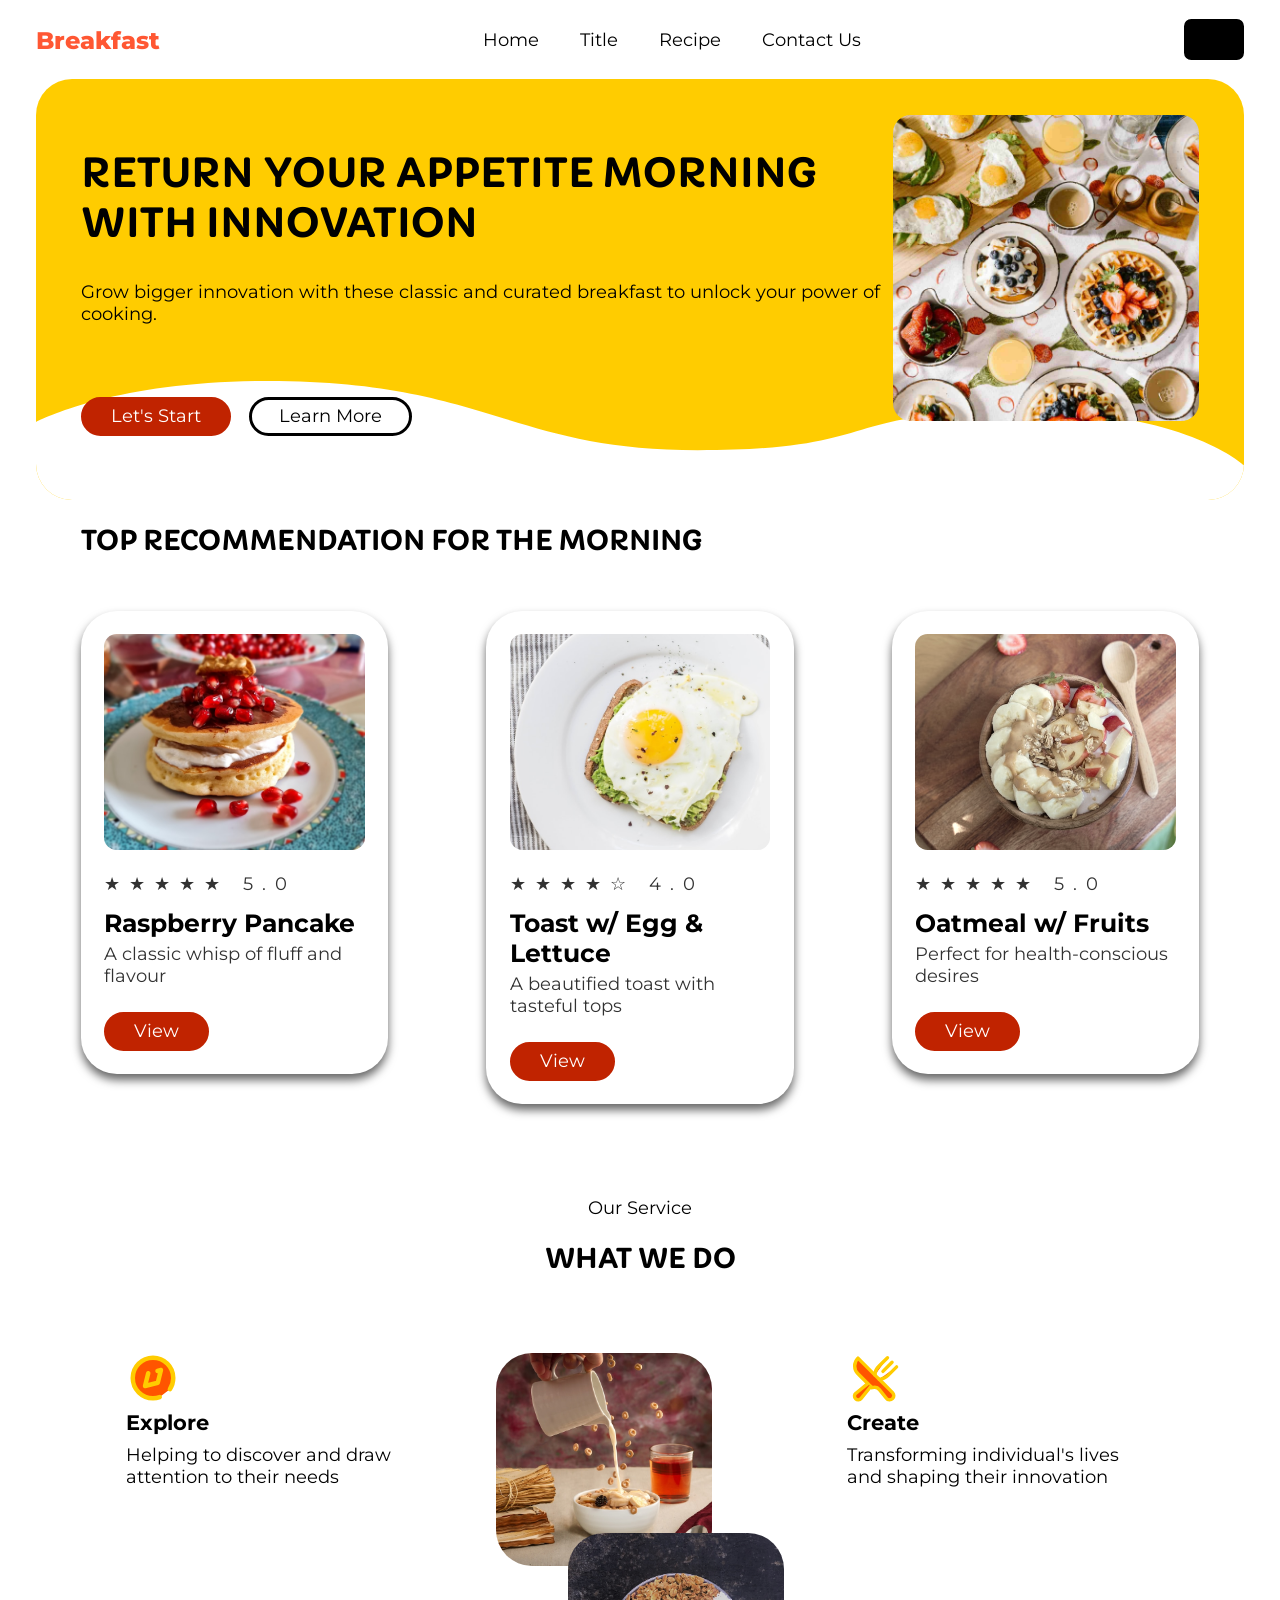
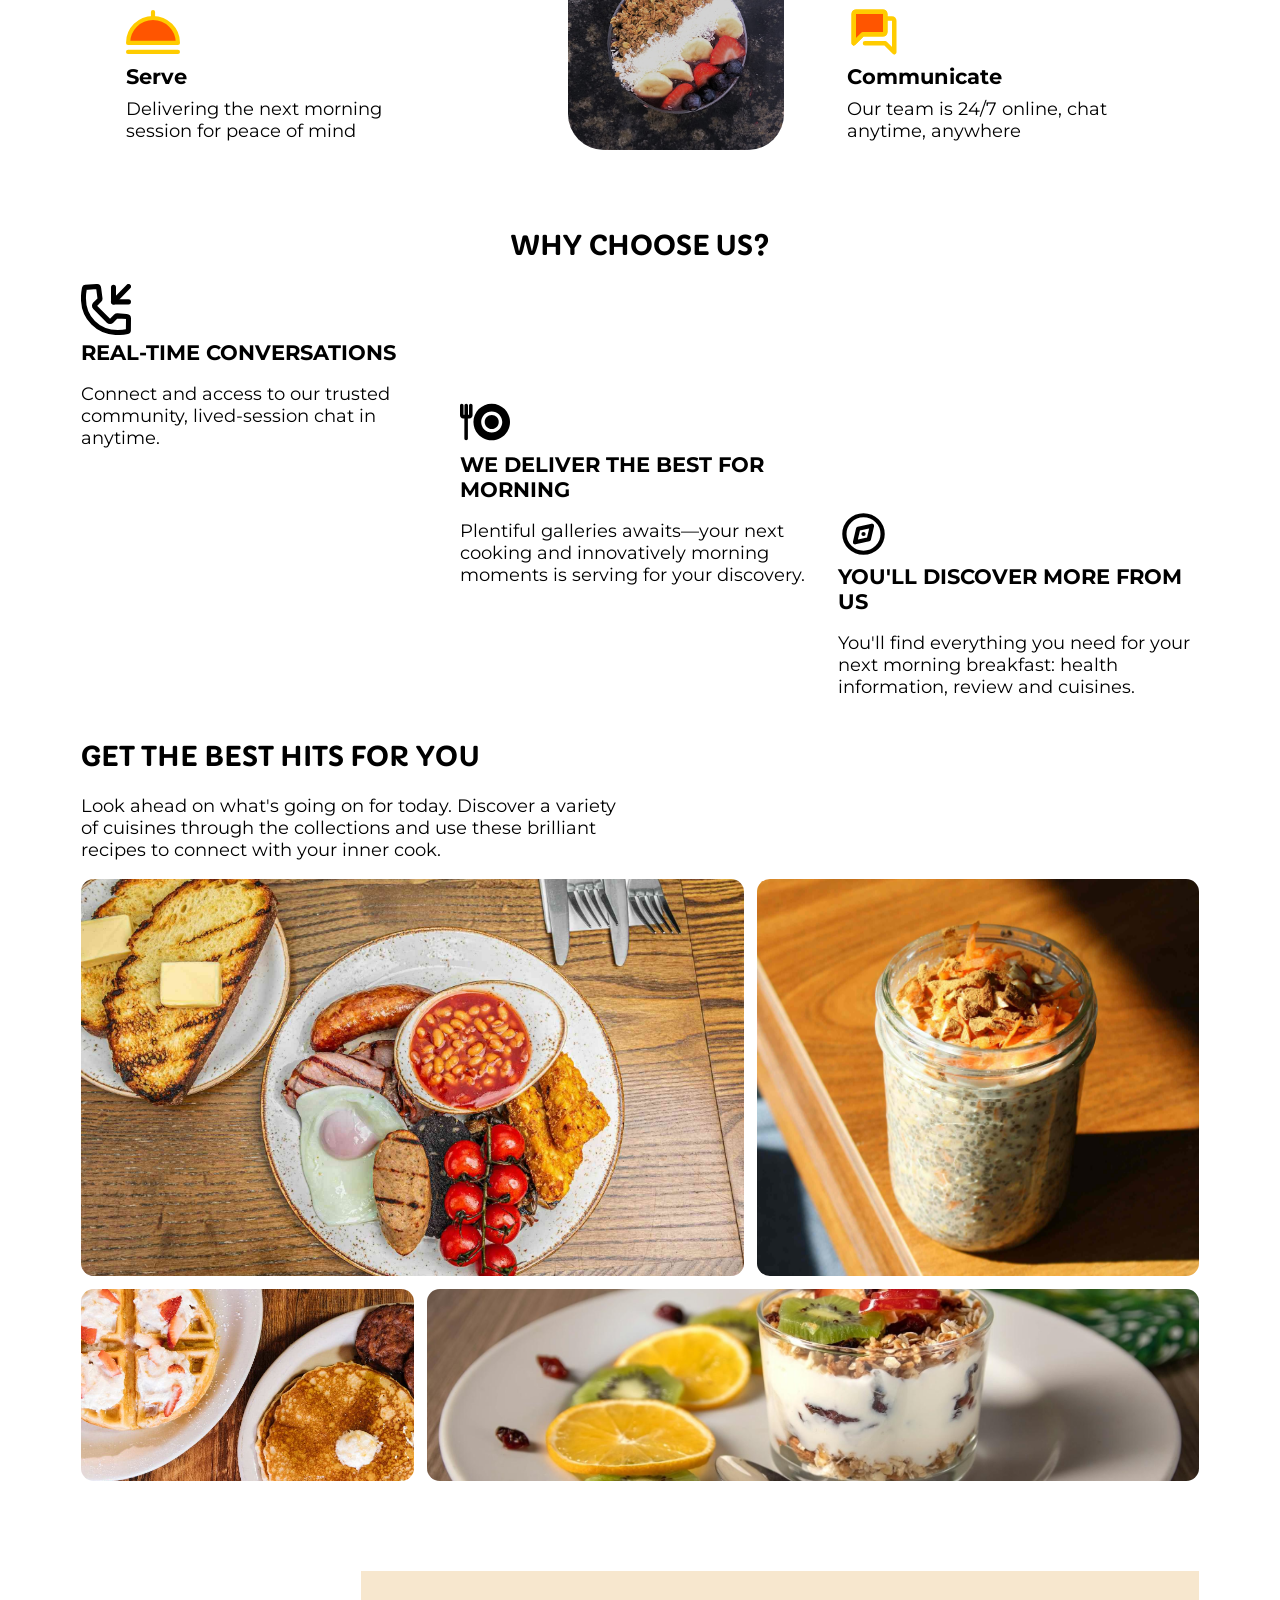
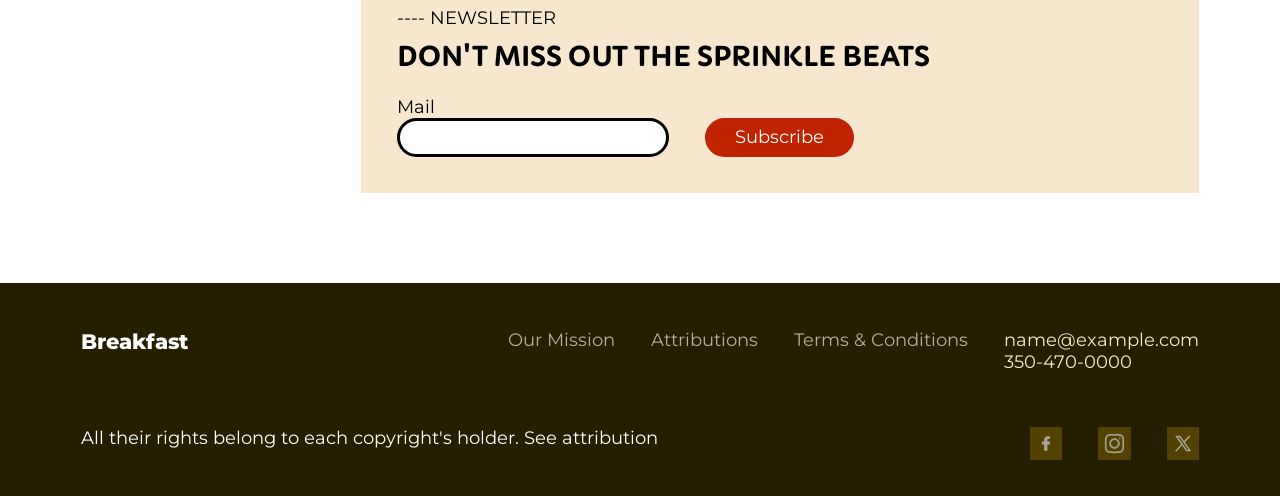
==== index.html @ a0896d7b "Rearrange from class to id" ====
<!DOCTYPE html>
<html lang="en">

<head>
    <meta charset="UTF-8">
    <meta name="viewport" content="width=device-width, initial-scale=1.0">
    <title>Document</title>
    <link rel="stylesheet" href="style.css">
</head>

<body>
    <!-- company title and nav capsulated inside the <header> -->
    <header>
        <h1>Breakfast</h1> <!-- clickable title content back into home page -->
        <!-- navigational link at the middle of the <header> via *flex* styling -->
        <nav class="navigational-links">
            <ul>
                <li><a id="home" class="nav-link" href="index.html">Home</a></li>
                <li><a id="home" class="nav-link" href="cuisine.html">Title</a></li>
                <li><a id="home" class="nav-link" href="recipe.html">Recipe</a></li>
                <li><a id="home" class="nav-link" href="page4.html">Contact Us</a></li>
            </ul>
        </nav>
        <button type="button" id="search"></button>
    </header>
    <!-- main section -->
    <main>
        <section class="on-high-division hero-segment flex" id="hero">
            <!-- text description: heading, paragraph, kicker, call-to-action buttons -->
            <div class="hero-child context">
                <div class="text-information">
                    <!-- <span class="kicker">1</span> -->
                    <h2>RETURN YOUR APPETITE MORNING WITH INNOVATION</h2>
                    <p>Grow bigger innovation with these classic and curated breakfast to unlock your power of cooking.
                    </p>
                </div>
                <div class="call-to-action-btn">
                    <button type="button" class="high-point-btn">Let's Start</button>
                    <button type="button">Learn More</button>
                </div>

            </div>

            <!-- hero image -->
            <div class="hero-child image-illustration">
                <img src="./image/top-segment/rachel-park at home-page.jpg" alt="" class="fixed-asp">
            </div>

            <!-- special design: absolute positioning -->
            <svg id="surge-curve-layer-1" data-name="Layer 1" xmlns="http://www.w3.org/2000/svg" viewBox="0 0 595.28 92.07">
                <path class="cls-1"
                    d="M0,92.07h595.28v-49.94s-27.6-27.66-110.34-27.66c-92.12,0-66.19,19.52-158.76,19.52S222.88,0,114.65,0C36.84,0,0,20.7,0,20.7v71.36Z" />
            </svg>
        </section>

        <!-- Top Breakfast Favourites -->
        <section class="top-food-segment">
            <h2>TOP RECOMMENDATION FOR THE MORNING</h2>

            <div class="top-food-categories grid">
                <!-- [ FOOD CARD ] -->
                <div class="food-card" id="e-30489">
                    <!-- Row 1: Food Image -->
                    <img src="./image/top-food-suggestion/defne-kucukmustafa-7P7jEzRmJIU-unsplash.jpg" alt="Raspberry Pancake" class="fixed-asp">

                    <!-- Row 2: Health or User Rating -->
                    <span class="list-rating">★★★★★ 5.0</span>

                    <!-- Row 3: Title & Text Description -->
                    <div class="food-text-account">
                        <h3>Raspberry Pancake</h3>
                        <p>A classic whisp of fluff and flavour</p>
                    </div>

                    <!-- Row 4: Try-It-Out Button -->
                    <button type="button" class="high-point-btn">View</button>
                </div>
                <!-- [ FOOD CARD 2] -->
                <div class="food-card" id="e-64308">
                    <!-- Row 1: Food Image -->
                    <img src="./image/top-food-suggestion/alison-marras-4zm5e0ZgYjE-unsplash.jpg" alt="A toast with egg and lettuce" class="fixed-asp">

                    <!-- Row 2: Health or User Rating -->
                    <span class="list-rating">★★★★☆ 4.0</span>

                    <!-- Row 3: Title & Text Description -->
                    <div class="food-text-account">
                        <h3>Toast w/ Egg & Lettuce</h3>
                        <p>A beautified toast with tasteful tops</p>
                    </div>

                    <!-- Row 4: Try-It-Out Button -->
                    <button type="button" class="high-point-btn">View</button>
                </div>
                <!-- [ FOOD CARD 3] -->
                <div class="food-card" id="e-10031">
                    <!-- Row 1: Food Image -->
                    <img src="./image/top-food-suggestion/sunny-nguyen-CZ_4zPis9Jo-unsplash.jpg" alt="An oatmeal with fruits on a wooden surface"
                        class="fixed-asp empty-img">

                    <!-- Row 2: Health or User Rating -->
                    <span class="list-rating">★★★★★ 5.0</span>

                    <!-- Row 3: Title & Text Description -->
                    <div class="food-text-account">
                        <h3>Oatmeal w/ Fruits</h3>
                        <p>Perfect for health-conscious desires</p>
                    </div>

                    <!-- Row 4: Try-It-Out Button -->
                    <button type="button" class="high-point-btn">View</button>
                </div>
            </div>

        </section>

        <section id="services">
            <!-- Segment 1: Text Title -->
            <div class="text-title centre">
                <span>Our Service</span>
                <h2>WHAT WE DO</h2>
            </div>
            <!-- Segment 2: Service Display -->
            <div class="work-aesthetic">
                <!-- Cell 1: 2 Images In Square-Sized Dimension -->
                <div class="two-images grid" id="image-service">
                    <!-- Some aesthetics here -->
                    <img src="./image/our-service/ric-matkowski--Q_JTfjL1Ts-unsplash.jpg"
                        alt="A robus breakfast meal prepared on the table with the handheld cup pouring milk"
                        class="image-1 fixed-asp">
                    <img src="./image/our-service/mitch-fox-5pk7ZB1xyjU-unsplash.jpg" alt="A bowl of oatmeal with grains and fruits on a stone surface" class="image-2 fixed-asp">
                </div>

                <!-- Cell 2: 2 Services -->
                <div class="job-phrase" id="j-1">
                    <!-- COMPASS: https://www.svgrepo.com/svg/505643/explore -->
                    <svg viewBox="0 0 24 24" fill="none" xmlns="http://www.w3.org/2000/svg">
                        <g id="SVGRepo_bgCarrier" stroke-width="0"></g>
                        <g id="SVGRepo_tracerCarrier" stroke-linecap="round" stroke-linejoin="round"></g>
                        <g id="SVGRepo_iconCarrier">
                            <path d="M9.87869 9.87869L8.46448 15.5355L14.1213 14.1213L15.5355 8.46448L14 8.84836M19.5 16.9767C20.4478 15.5512 21 13.8401 21 12C21 7.02944 16.9706 3 12 3C7.02944 3 3 7.02944 3 12C3 16.9706 7.02944 21 12 21C13.0519 21 14.0617 20.8195 15 20.4879" stroke-width="2" stroke-linecap="round" stroke-linejoin="round"></path>
                        </g>
                    </svg>

                    <h3>Explore</h3>
                    <p>Helping to discover and draw attention to their needs</p>
                </div>
                <div class="job-phrase" id="j-2">
                    <!-- SERVING: modified, see https://www.svgrepo.com/svg/428098/food -->
                    <svg viewBox="0 -4.83 52 52" xmlns="http://www.w3.org/2000/svg">
                        <g id="SVGRepo_bgCarrier" stroke-width="0"></g>
                        <g id="SVGRepo_tracerCarrier" stroke-linecap="round" stroke-linejoin="round"></g>
                        <g id="SVGRepo_iconCarrier">
                            <g id="Group_49" data-name="Group 49" transform="translate(-788.946 -1785.428)">
                                <path id="Path_131" data-name="Path 131" d="M814.946,1793.095a24,24,0,0,0-24,24h48A24,24,0,0,0,814.946,1793.095Z" stroke-linecap="round" stroke-linejoin="round" stroke-width="4"></path>
                                <line id="Line_51" data-name="Line 51" x2="48" transform="translate(790.946 1825.761)" stroke-linecap="round" stroke-linejoin="round" stroke-width="4"></line>
                                <line id="Line_52" data-name="Line 52" y2="5.667" transform="translate(814.946 1787.428)" stroke-linecap="round" stroke-linejoin="round" stroke-width="4"></line>
                            </g> 
                        </g>
                    </svg>
                    <h3>Serve</h3>
                    <p>Delivering the next morning session for peace of mind</p>
                </div>

                <!-- Cell 3: Another 2 Services -->
                <div class="job-phrase" id="j-3">
                    <!-- KNIFE AND FORK: modified, see https://www.svgrepo.com/svg/383688/food-dinner-lunch-knife-fork -->
                    <svg version="1.1" id="Icons" xmlns="http://www.w3.org/2000/svg" xmlns:xlink="http://www.w3.org/1999/xlink" viewBox="0 0 32 32" xml:space="preserve">
                        <g id="SVGRepo_bgCarrier" stroke-width="0"></g>
                        <g id="SVGRepo_tracerCarrier" stroke-linecap="round" stroke-linejoin="round"></g>
                        <g id="SVGRepo_iconCarrier">
                            <path class="st0" d="M6.5,13.5c-2.6-2.6-2.6-6.7,0-9.3l11.1,11.1l3.7,3.7l5.7,5.7c1,1,1,2.5,0,3.5l0,0c-1,1-2.8,1-3.7-0.2l-4.1-5.1 c-1-1.3-2.8-1.7-4.4-1.1l0,0L6.5,13.5z"></path>
                            <line class="st0" x1="21.3" y1="12.1" x2="26.7" y2="6.7"></line>
                            <path class="st0" d="M19.1,16.8c0.4-0.1,0.7-0.1,1.1-0.2c1.3-0.1,2.8-0.8,4.3-2.3l4.9-4.9"></path>
                            <path class="st0" d="M12.3,19.3L5.3,25c-1.1,0.8-1.2,2.4-0.2,3.3c1,1,2.5,0.8,3.3-0.2l5.7-7.1"></path>
                            <path class="st0" d="M24,4L19,8.9c-1.5,1.5-2.3,3-2.3,4.3c0,0.4-0.1,0.7-0.2,1.1"></path> 
                        </g>
                    </svg>
                    <h3>Create</h3>
                    <p>Transforming individual's lives and shaping their innovation</p>
                </div>
                <div class="job-phrase" id="j-4">
                    <!-- CONVERSATION: modified, see https://www.svgrepo.com/svg/468366/conversation-alt -->
                    <svg viewBox="0 0 24 24" id="conversation-alt" data-name="Flat Line" xmlns="http://www.w3.org/2000/svg" class="icon flat-line">
                        <g id="SVGRepo_bgCarrier" stroke-width="0"></g>
                        <g id="SVGRepo_tracerCarrier" stroke-linecap="round" stroke-linejoin="round"></g>
                        <g id="SVGRepo_iconCarrier">
                            <path id="secondary" d="M17,4v8a1,1,0,0,1-1,1H7L3,17V4A1,1,0,0,1,4,3H16A1,1,0,0,1,17,4Z"></path>
                            <path id="primary" d="M8,17h9l4,4V7a1,1,0,0,0-1-1H17" fill="none"></path>
                            <path id="primary-2" data-name="primary" d="M17,4v8a1,1,0,0,1-1,1H7L3,17V4A1,1,0,0,1,4,3H16A1,1,0,0,1,17,4Z"></path>
                        </g>
                    </svg>
                    <h3>Communicate</h3>
                    <p>Our team is 24/7 online, chat anytime, anywhere</p>
                </div>
            </div>
        </section>

        <section id="the-benefits">
            <div class="text-title centre">
                <h2>WHY CHOOSE US?</h2>
            </div>

            <!-- [CATEGORY OF BENEFIT LISTS] ~ maximum of 3 lists only -->
            <ul class="benefit-lists flex">
                <!-- List 1: Benefits For ... -->
                <li id="b01">
                    <img src="./icons/communication.svg" alt="1" class="svg">
                    <h3>REAL-TIME CONVERSATIONS</h3>
                    <p>Connect and access to our trusted community, lived-session chat in anytime.</p>
                </li>
                <!-- List 2: Benefits For ... -->
                <li id="b01">
                    <img src="./icons/serve.svg" alt="1" class="svg">
                    <h3>WE DELIVER THE BEST FOR MORNING</h3>
                    <p>Plentiful galleries awaits—your next cooking and innovatively morning moments is serving for your discovery.</p>
                </li>
                <!-- List 3: Benefits For ... -->
                <li id="b01">
                    <img src="./icons/compass.svg" alt="1" class="svg">
                    <h3>YOU'LL DISCOVER MORE FROM US</h3>
                    <p>You'll find everything you need for your next morning breakfast: health information, review and cuisines.</p>
                </li>
            </ul>

        </section>

        <section id="innovation-experience">
            <h2>GET THE BEST HITS FOR YOU</h2>
            <p>Look ahead on what's going on for today. Discover a variety of cuisines through the collections and use
                these brilliant recipes to connect with your inner cook.</p>

            <div class="the-boards grid">
                <img src="./image/cuisines/nima-naseri-eZcZzn7eNBg-unsplash.jpg" alt="A cuisine of Full English Breakfast on a wooden surface" class="img-1 fixed-asp">
                <img src="./image/cuisines/pexels-jeswin-7474617.jpg" alt="A cuisine of American Classic Breakfast" class="img-2 fixed-asp">
                <img src="./image/cuisines/jessica-arias-jQqdHj6oT6k-unsplash.jpg" alt="The Overnight Oats: a jar with oat for breakfast" class="img-3 fixed-asp"> <!-- Overnight Oats -->
                <img src="./image/cuisines/daniel-cabriles-Xboa6hvS_5Q-unsplash.jpg" alt="A greek yoghurt and decorative fruits on a white plate" class="img-4 fixed-asp"> <!-- Greek Yoghurt -->
            </div>

        </section>

        <section class="bottom-layer" id="newsletter-signup">
            <div class="primary-container">
                <!-- Section 1: Text Title -->
                <div class="text-title">
                    <span>---- NEWSLETTER</span>
                    <h2>DON'T MISS OUT THE SPRINKLE BEATS</h2>
                </div>
                <!-- Section 2: Newsletter Fill Up Form Email -->
                <form class="flex">
                    <section class="form-block">
                        <label for="mail">Mail</label>
                        <input type="email" name="mail" id="mail" required>
                    </section>
                    <button type="submit" class="high-point-btn">Subscribe</button>
                </form>
            </div>

        </section>

    </main>
    <!-- footer -->
    <footer>
        <section class="footer-top flex">
            <!-- Section 1: Company Title -->
            <h3>Breakfast</h3>
            <!-- Section 2: Footer Links -->
            <ul class="footer-links">
                <li id="our-mission"><a>Our Mission</a></li>
                <li id="attribution"><a>Attributions</a></li>
                <li id="terms-and-conditions"><a>Terms & Conditions</a></li>
                <li id="contact">
                    <p>name@example.com</p>
                    <p>350-470-0000</p>
                </li>
            </ul>
        </section>
        <section class="footer-bottom flex">
            <!-- Section 1: Copyright Info -->
            <p>All their rights belong to each copyright's holder. See attribution</p>
            <!-- Section 2: Social Media Icon -->
            <ul class="social-media-link">
                <li id="facebook"><a href="https://www.facebook.com" target="_blank"><img
                            src="./icons/facebook-svgrepo-com.svg" alt="A 'Facebook' icon" class="svg"></a></li>
                <li id="instagram"><a href="https://www.instagram.com" target="_blank"><img
                            src="./icons/instagram-svgrepo-com.svg" alt="An 'Instagram' icon" class="svg"></a></li>
                <li id="x"><a href="https://x.com" target="_blank"><img src="./icons/icons8-x.svg"
                            alt="A refined icon of 'Twitter', resembling an 'x'" class="svg"></a></li>
            </ul>
        </section>
    </footer>
</body>

</html>
---- style.css ----
@import url('https://fonts.googleapis.com/css2?family=Capriola&family=Montserrat:ital,wght@0,100..900;1,100..900&display=swap');

:root {
    --my-property: "value"; /* initial */

    /* color palette FOR breakfast food website */
    --color-1: #FFCC00;
    --color-2: #FF5733;
    --color-3: #6A994E;
    --color-4: #F7E7CE;
    --color-5: #000000;

    --hover-main-color: #C02300;

    /* font property */
    --font-body: "Montserrat", Arial, Helvetica, sans-serif;
    --font-heading: "Capriola", system-ui, -apple-system, BlinkMacSystemFont, 'Segoe UI', Roboto, Oxygen, Ubuntu, Cantarell, 'Open Sans', 'Helvetica Neue', sans-serif;
    --font-subheading: "Montserrat",'Gill Sans', 'Gill Sans MT', Calibri, 'Trebuchet MS', sans-serif;

    /* button idle state property */
    --btn-text-idle-color: #000000;
    --btn-text-emphasis-color: #FFFFFF;

    --emphasis-btn-bg: #C02300;
    --emphasis-btn-border-bg: var(--emphasis-btn-bg);
    --main-btn-bg: #FFFFFF;
    --main-btn-border-bg: #000000;

    /* button hover state property */
    --btn-text-hover-emphasis-color: #000000;

    --emphasis-hover-btn-bg: #ffcc00;
    --emphasis-hover-border-bg: #ab8800;
    --main-hover-btn-bg: #fff6ca;
    --main-hover-border-bg: #614e00;
    
    /* header property */
    --header-height: 3.8em;
    --header-pad-block: 0.3em;
    --header-pad-inline: 2em;
    --header-title-extent: 1.35em;

    /* main tag property */
    --main-element-top-space: calc((var(--header-pad-block) * 2) + var(--header-height));
    --main-whitespace-inline: var(--header-pad-inline);

    /* first top segment (.on-high-division) of the page */
    --top-section-padding: 2.5em;

    /* footer property */
    --footer-bg: #251E00;
    --footer-txt-color: #FFFFFF;

    --footer-link-idle-color: #beaa9b;
    --footer-link-hover-color: #ffffff;
}

* {
    font-family: var(--font-body);
}

/* html tag */
html {
    font-size: 1.125rem; /* from 16px multiplied by 1.125 is 18px */
}

/* body tag */
body {
    margin: 0; /* removing out the default margin of the <body> */
}

/* main tag */
main {
    padding: var(--main-element-top-space) var(--main-whitespace-inline) 0;
}

/* headings */
h2 {
    font-family: var(--font-heading); /* exclusive typeface for h2 */
}

h2, h3, h4, h5, h6 {
    font-weight: 700;
}

/* image with fixed assets */
img.fixed-asp {
    object-fit: cover;
    object-position: center;

    width: 100%;
    height: 100%;
}

/* all sections except the on-high-division, which is found at the first top of the page */
section.on-high-division {
    padding-inline: var(--top-section-padding); /* stylised using padding instead of margin */
}

section:not(.on-high-division) {
    margin-inline: var(--top-section-padding); /* this element is stylised using margin instead of padding to give extra whitespace from .on-high-division's padding inline. */
}

/* button tag */
button {
    --btn-transition-property: 0.2s ease ;

    background-color: var(--main-btn-bg);
    border: solid 3px var(--main-btn-border-bg);
    border-radius: 2em;
    box-shadow: none;
    color: var(--btn-text-color); /* prevents other browsers showing different colours for idle state */    
    font-size: 1em;
    padding: 0.3em 1.5em;

    outline: none;

    transition: background-color var(--btn-transition-property),
                border-color var(--btn-transition-property),
                box-shadow var(--btn-transition-property),
                color var(--btn-transition-property);

    &:hover {
        cursor: pointer;
        background-color: var(--main-hover-btn-bg);
        border-color: var(--main-hover-border-bg);
        
        &.high-point-btn {
            background-color: var(--emphasis-hover-btn-bg);
            border-color: var(--emphasis-hover-border-bg);
            box-shadow: 0px 0px 1em var(--color-1);
            color: var(--btn-text-hover-emphasis-color, #FFFFFF);
        }
    }
}

button.high-point-btn {
    background-color: var(--emphasis-btn-bg);
    border-color: var(--emphasis-btn-border-bg);
    color: var(--btn-text-emphasis-color);
}

.flex {
    display: flex;
}

.fully-rounded {
    border-radius: 30em;
}

.grid {
    display: grid;
}

.text-title {
    &.centre {
        text-align: center;
    }
}

/* ---------------------------------------------------------------- */

header {
    align-items: center;
    /* background-color: #d3d3d3; */
    display: flex;
    height: var(--header-height);
    justify-content: space-between;
    padding: var(--header-pad-block) var(--header-pad-inline);
    position: fixed;
    width: calc(100% - (var(--header-pad-inline) * 2));
    z-index: 9999; /* always in front */

    h1 {
        color: var(--color-2);
        font-size: var(--header-title-extent);
        font-weight: 800;
    }
}

header nav.navigational-links {
    ul {
        list-style: none;
        margin: 0;
        padding: 0;
    }

    ul li {
        display: inline-block;
        padding: 0.5em;
        margin: 0.5em;
    }

    /* nav links */
    ul li > a {
        text-decoration: none; /* removing out bullets */
    }

    /* unhovered state styling */
    ul li > a:not(:hover) {
        color: #000000;
    }

    /* hoevered state styling */
    ul li > a:hover {
        color: var(--color-2);
    }
}

header button#search {
    --srch-btn-extent: 2.25em;

    background-color: #000000;
    border-radius: 0.4em;
    height: var(--srch-btn-extent);
    width: var(--srch-btn-extent);
}

/* Hero Section Styling from the home page */
section.hero-segment {
    --hero-padding-top: 2em;

    background-color: var(--color-1);
    border-radius: 2em;
    padding-block: var(--hero-padding-top);
    justify-content: space-between;
    overflow: hidden;
    position: relative; /* keeps the child element in absolute position to be relative in the parent */

    /*  */
    .context {
        display: flex;
        flex-direction: column;
        justify-content: center;
        /* padding-bottom: calc(var(--hero-padding-top) * 1.5); */
    }

    .context .text-information h2 {
        font-size: clamp(1em, 4vw, 2.2em);
    }

    .context .call-to-action-btn {
        display: inline-flex;
        gap: 1em;
        padding-block: 3em 1.6em;
        z-index: 1;
    }

    .image-illustration {
        z-index: 30;

        & > img {
            border-radius: 1em;
            width: 17em;
            height: 17em;
        }
    }

    /* svg positioning */
    #surge-curve-layer-1 {
        fill: #ffffff;
        position: absolute;
        left: -0.1em;
        right: -0.1em;
        bottom: -0.2em;
        z-index: 0;
    }
}

/* TOP FOOD FAVOURITES THIS MORNING */
section.top-food-segment .top-food-categories {
    font-size: clamp(0.5em, 1.5vw, 1em); /* font is based scaled for all phone dimensions until 640px */
    justify-content: space-between;
    margin-block: 3em;
    row-gap: 3vw;
    grid-template: repeat(2, auto) / repeat(3, 24vw); /* vw allows to fit in all text on all window dimensions */

    /* classically styled card of the food */
    .food-card {
        --food-card-br-radius: 2em;
        --food-card-padding: 1.3em;

        border-radius: var(--food-card-br-radius);
        box-shadow: 0 6px 10px #00000099;
        height: fit-content;
        padding: var(--food-card-padding);
    }

    .food-card > img {
        /* this formula is useful for the rest of the containers
           that might needing attention to border-radius inside the parent
           with border-radius as well, to give the consistent scale of the parent.  */
        border-radius: calc(var(--food-card-br-radius) - var(--food-card-padding));
        height: 12em;
        width: 100%;

        /* dummy filter effect */
        &.empty-img {
            filter: sepia(30%);
        }
    }

    .food-card > span.list-rating {
        display: block; /* make the element control on margin property */
        letter-spacing: 0.5em;
        margin-top: 1em;
        opacity: 80%;
    }

    /* -- The Text Description Of A Food */
    .food-card > .food-text-account {
        h3 {
            font-size: 1.4em;
            margin-block: 0.5em 0.2em;
        }

        p {
            margin-block: 0 0.7em;
            opacity: 80%;
        }
    }

    /* -- Button -- */
    .food-card > button {
        margin-top: 0.7em; /* give extra whitespace up on the button */
    }
}

/* OUR SERVICE */
/* section#services {

} */

/* grid styling segment */
section#services .work-aesthetic {
    display: grid;
    align-items: center;
    justify-items: center;
    grid-template: repeat(2, 1fr) / 1fr auto 1fr;
    
    .job-phrase {
        margin-block: 3em;
        max-height: 10em;
        overflow: hidden; /* cuts down lengthy paragraphs */
        width: 24vw;

        > svg {
            fill: #ff5500;
            /* padding: 0.2em; */
            stroke: var(--color-1);
            width: 3em;
            height: auto;
            stroke-width: 2;
            stroke-linecap: round;
            stroke-linejoin: round;
        }
        
        > h3 {
            margin: 0;
        }
        
        > p {
            margin-block: 0.5em;
        }
    }

    /* grid areas */
    #image-service {
        grid-area: 1 / 2 / span 2 / span 1;
    }

    #j-1 {
        grid-area: 1 / 1 / span 1 / span 1;
    }
    #j-2 {
        grid-area: 2 / 1 / span 1 / span 1;
    }
    #j-3 {
        grid-area: 1 / 3 / span 1 / span 1;
    }
    #j-4 {
        grid-area: 2 / 3 / span 1 / span 1;
    }
}

/* image in grid */
section#services .work-aesthetic .two-images {
    padding: 1em;
    grid-template: repeat(11, 2em) / repeat(8, 2em); /* grid layer innovation concept */

    > img {
        border-radius: 2em;
        width: 12em;
        height: auto;

        /* behind */
        &.image-1 {
            grid-area: 1 / 1 / span 6 / span 6;
        }

        /* front */
        &.image-2 {
            grid-area: 6 / 3 / span 6 / span 6;
        }
    }
}

/* BENEFITS: WHY CHOOSE US? */
section#the-benefits {
    ul {
        gap: 1em;
        height: 24em;
        list-style: none;
        padding: 0;

        /* list with a special stylised align-self for optimal guide downwards */
        li:nth-child(1) {
            align-self: start;
        }
        li:nth-child(2) {
            align-self: center;
        }
        li:nth-child(3) {
            align-self: end;
        }
    }

    ul li {
        width: 100%;
    }

    ul li > h3  {
        margin: 0;
    }

    ul li > img.svg {
        /* icon extent as squared to maintain the scale/ratio */
        width: 2.8em;
        height: 2.8em;
    }
}

/* BOARD INNOVATION */
section#innovation-experience {
    > p {
        /* half of element's full width (100%) to maintain whitespace and reduce clutter */
        max-width: 30em;
    }
}

section#innovation-experience .the-boards {
    /* again, using the grid display gives attractive aesthetics,
       yet stylised in simpler way for the moment */
    gap: 1vw;
    grid-template: repeat(6, 7vw) / repeat(10, auto);
    width: 100%;

    > img {
        border-radius: 1vw;
    }

    > img.img-1 {
        grid-area: 1 / 1 / span 4 / span 6;
    }
    > img.img-2 {
        grid-area: 5 / 1 / span 2 / span 4;
    }
    > img.img-3 {
        grid-area: 1 / 7 / span 4 / span 4;
    }
    > img.img-4 {
        grid-area: 5 / 5 / span 2 / span 6;
    }
}

/* BOTTOM LAYER - STYLING */

section.bottom-layer {
    margin-block: 5em;
}

section.bottom-layer .primary-container {
    background-color: var(--color-4);
    padding: 2em;

    > .text-title h2 {
        margin-top: 0.4em;
    }
}

section.bottom-layer#newsletter-signup {
    display: grid;
    grid-template-columns: 1fr 3fr;
    
    /* newsletter display */
    .primary-container {
        grid-area: 1 / 2 / span 1 / 3;
    }

    /* newsletter form */
    .primary-container form {
        align-items: end; /* implemented to stick both input and the button as an adjacent guide */
        gap: 2em;

        section.form-block {
            margin: 0;
            display: flex;
            flex-direction: column;
        }

        section.form-block > input {
            border-radius: 2em;
            border: solid 3px var(--color-5); /* [] */
            font-size: 1em;
            padding: 0.3em 0.5em;
        }
    }
}

/* FOOTER */

footer {
    background-color: var(--footer-bg);
    color: var(--footer-txt-color);
    padding: 1em 2em;

    h3 {
        font-weight: 800;
        margin: 0;
    }
}

footer section {
    justify-content: space-between;
    align-items: start;

    /* basic child properties inside section */

    > ul {
        display: flex;
        gap: 2em;
        list-style: none;
        /* detach a default spacing into zero-spacing for ul */
        margin: 0;
        padding: 0;
    }

    > ul li {
        color: var(--footer-link-idle-color);

        &:has(*:hover) {
            color: var(--footer-link-hover-color);
        }

        &#contact p {
            margin-block: 0;
        }
    }
}

/* ------ */

footer section.footer-top.flex {
    margin-block: 1.6em;

    > ul li#contact {
        color: var(--color-4);
    }
}

footer section.footer-bottom.flex {
    margin-block: 3em 1em;

    p {
        margin: 0;
    }
    
    ul.social-media-link li a {
        display: block; /* keeps off the icon from slightly misaligned (slight shift upward from centre) */
        opacity: 60%;
        background-color: #705900;
        padding: 0.3em;

        > img.svg {
            display: block; /* keeps off the icon from slightly misaligned (slight shift upward from centre) */
            filter: invert(1); /* color inversion of an icon */
            width: 1.2em;
        }

        &:hover {
            background-color: #a08206;
            opacity: 100%;
        }
    }
}

@media only screen and (min-width: 1160px) {
    /* svg bottom positioning adjustment */
    section.hero-segment #surge-curve-layer-1 {
        bottom: -16%;
    }
}

/* media queries for device extent less than 920px */
@media only screen and (max-width: 920px) {
    /* Hero Section */
    section.hero-segment {
        .context .text-information h2 {
            margin: 0;
        }

        .context .call-to-action-btn {
            padding-block: 1.6em; /* reduced padding start */
            display: inline;
        }


        .image-illustration {
            padding-left: 2em;

            /* reduced size */
            > img {
                width: 15em;
                height: 12em;
            }
        }

        /* svg width adjustment */
        #surge-curve-layer-1 {
            width: 110%;
        }
    }

    /* OUR SERVICE */
    section#services .work-aesthetic {
        row-gap: 2em;
        grid-template: repeat(3, auto) / repeat(2, 1fr); /* 2 x 3 grid */

        .job-phrase {
            background-color: var(--color-4);
            border-radius: 2em;
            min-height: 12em;
            max-height: 15em;
            margin-block: 0;
            padding: 1.5em 2em;
        }

        /* extended right by 2 */
        #image-service {
            grid-area: 1 / 1 / 1 / span 2;
        }

        #j-1 {
            grid-area: 2 / 1 / span 1 / span 1;
        }
        #j-2 {
            grid-area: 2 / 2 / span 1 / span 1;
        }
        #j-3 {
            grid-area: 3 / 1 / span 1 / span 1;
        }
        #j-4 {
            grid-area: 3 / 2 / span 1 / span 1;
        }
    }

    section#services .work-aesthetic .two-images {
        padding: 0;
        grid-template: repeat(8, 2em) / repeat(11, 2em);

        /* behind */
        > img.image-1 {
            grid-area: 1 / 1 / span 6 / span 6;
        }

        /* front */
        > img.image-2 {
            grid-area: 3 / 6 / span 6 / span 6;
        }
    }


    /* BENEFITS */
    section#the-benefits {
        margin-block: 3.2em 5em;

        > ul {
            flex-direction: column;
            height: auto;
        }
    }

    /* footer */
    footer section.footer-top.flex {
        flex-direction: column;
        gap: 1em;

        /* make each of links centred in text-align */
        > ul li {
            text-align: center;
        }
    }
}

/* media queries for device extent less than 780px */
@media only screen and (max-width: 780px) {
    /* HEADER */
    header nav {
        display: none;
    }

    /* HERO SECTION */
    section.hero-segment {
        flex-direction: column; /* in direction for contents from up to down: column */

        /* IMAGE */
        .image-illustration {
            display: flex;
            justify-content: center;
            padding: 0;

            /* based on window's width viewpoint */
            & > img {
                width: 65vw;
                height: 35vw;
            }
        }

        /* svg width adjustment */
        #surge-curve-layer-1 {
            width: 250%;
        }
    }

    /* TOP FOOD FAVOURITES THIS MORNING */
    section.top-food-segment .top-food-categories {
        font-size: clamp(0.5em, 2.4vw, 1em); /* font is based scaled for all phone dimensions until 480px */
        grid-template-columns: repeat(2, 1fr);
        gap: 2vw;

        .food-card {
            height: auto; /* similar height of all cards in each row */
        }
    }

    /* BOTTOM LAYER */
    section.bottom-layer#newsletter-signup {
        display: block;

        /* email form: subscribe */
        .primary-container form {
            flex-direction: column;
            gap: 1em;
            align-items: start;

            section.form-block {
                width: 100%;
            }
        }
    }

    /* FOOTER */
    footer section.footer-top.flex {

        /* footer links */
        > ul {
            display: block;
        }

        > ul li {
            margin-block: 5vw;
            text-align: left;
        }
    }

    footer section.footer-bottom.flex {
        flex-direction: column-reverse; /* the social media icon goes on the very top. */
        gap: 1em;
    }
}

@media only screen and (max-width: 640px) {
    :root {
        /* header property */
        --header-pad-inline: 5%;
    }

    /* all sections except the on-high-division, which is found at the first top of the page */
    section:not(.on-high-division) {
        margin-inline: auto;
    }

    /* TOP FOOD FAVOURITES */
    section.top-food-segment .top-food-categories {
        font-size: 1em;
        grid-template: none / 100%;

        .food-card > button {
            width: 100%;
        }
    }

    /* OUR SERVICE */
    section#services .work-aesthetic {
        /* font-size: 4vw; */
        display: block; /* stacked in each other */
        
        .job-phrase {
            margin-block: 5vw;
            width: auto; /* full view of the job-phrase illustration board */
        }
    }

    section#services .work-aesthetic .two-images {
        font-size: 4vw; /* self-adjustment linked to window's with viwepoint */
    }

    /* BOARD INNOVATION */
    section#innovation-experience .the-boards {
        gap: 3vw;
        grid-template: repeat(3, 50vw) / repeat(2, 1fr);

        > img.img-1 {
            grid-area: 1 / 1 / span 1 / span 2;
        }
        > img.img-2 {
            grid-area: 2 / 1 / span 1 / span 1;
        }
        > img.img-3 {
            grid-area: 2 / 2 / span 1 / span 1;
        }
        > img.img-4 {
            grid-area: 3 / 1 / span 1 / span 2;
        }
    }
}
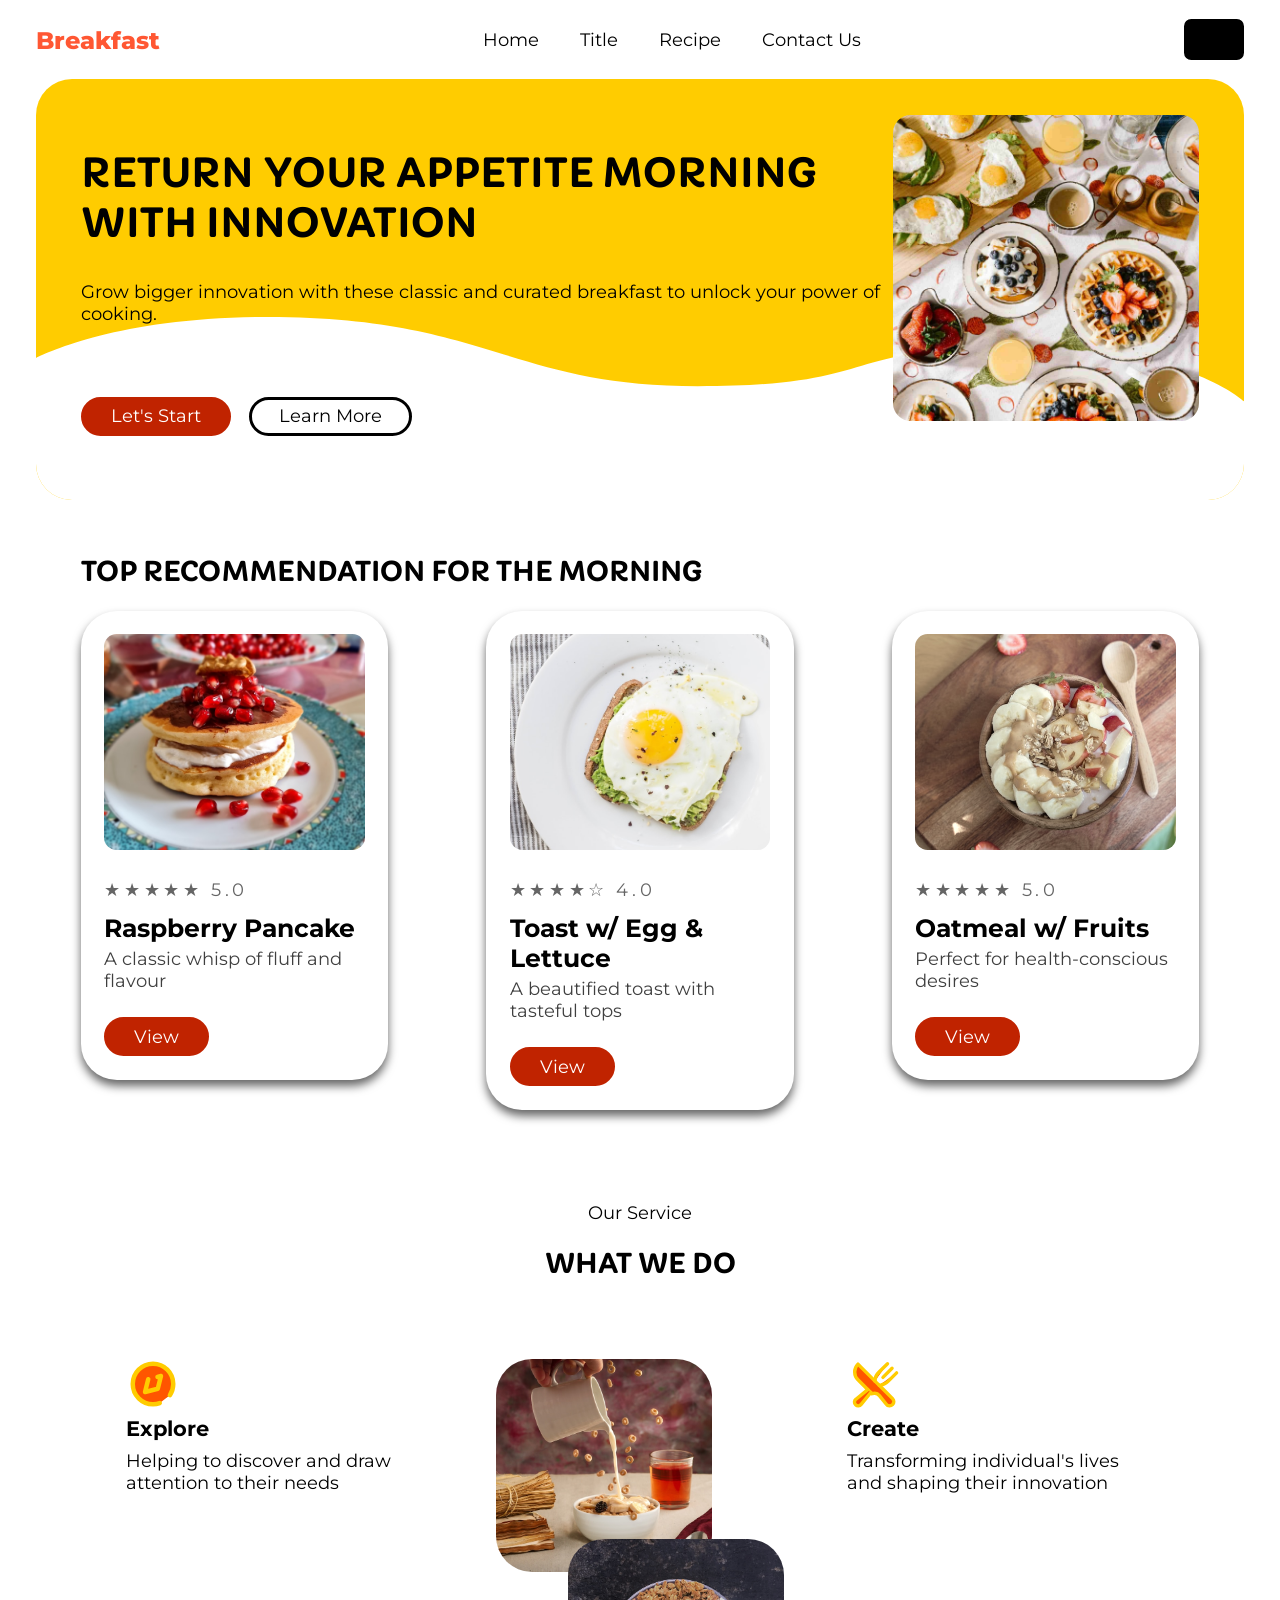
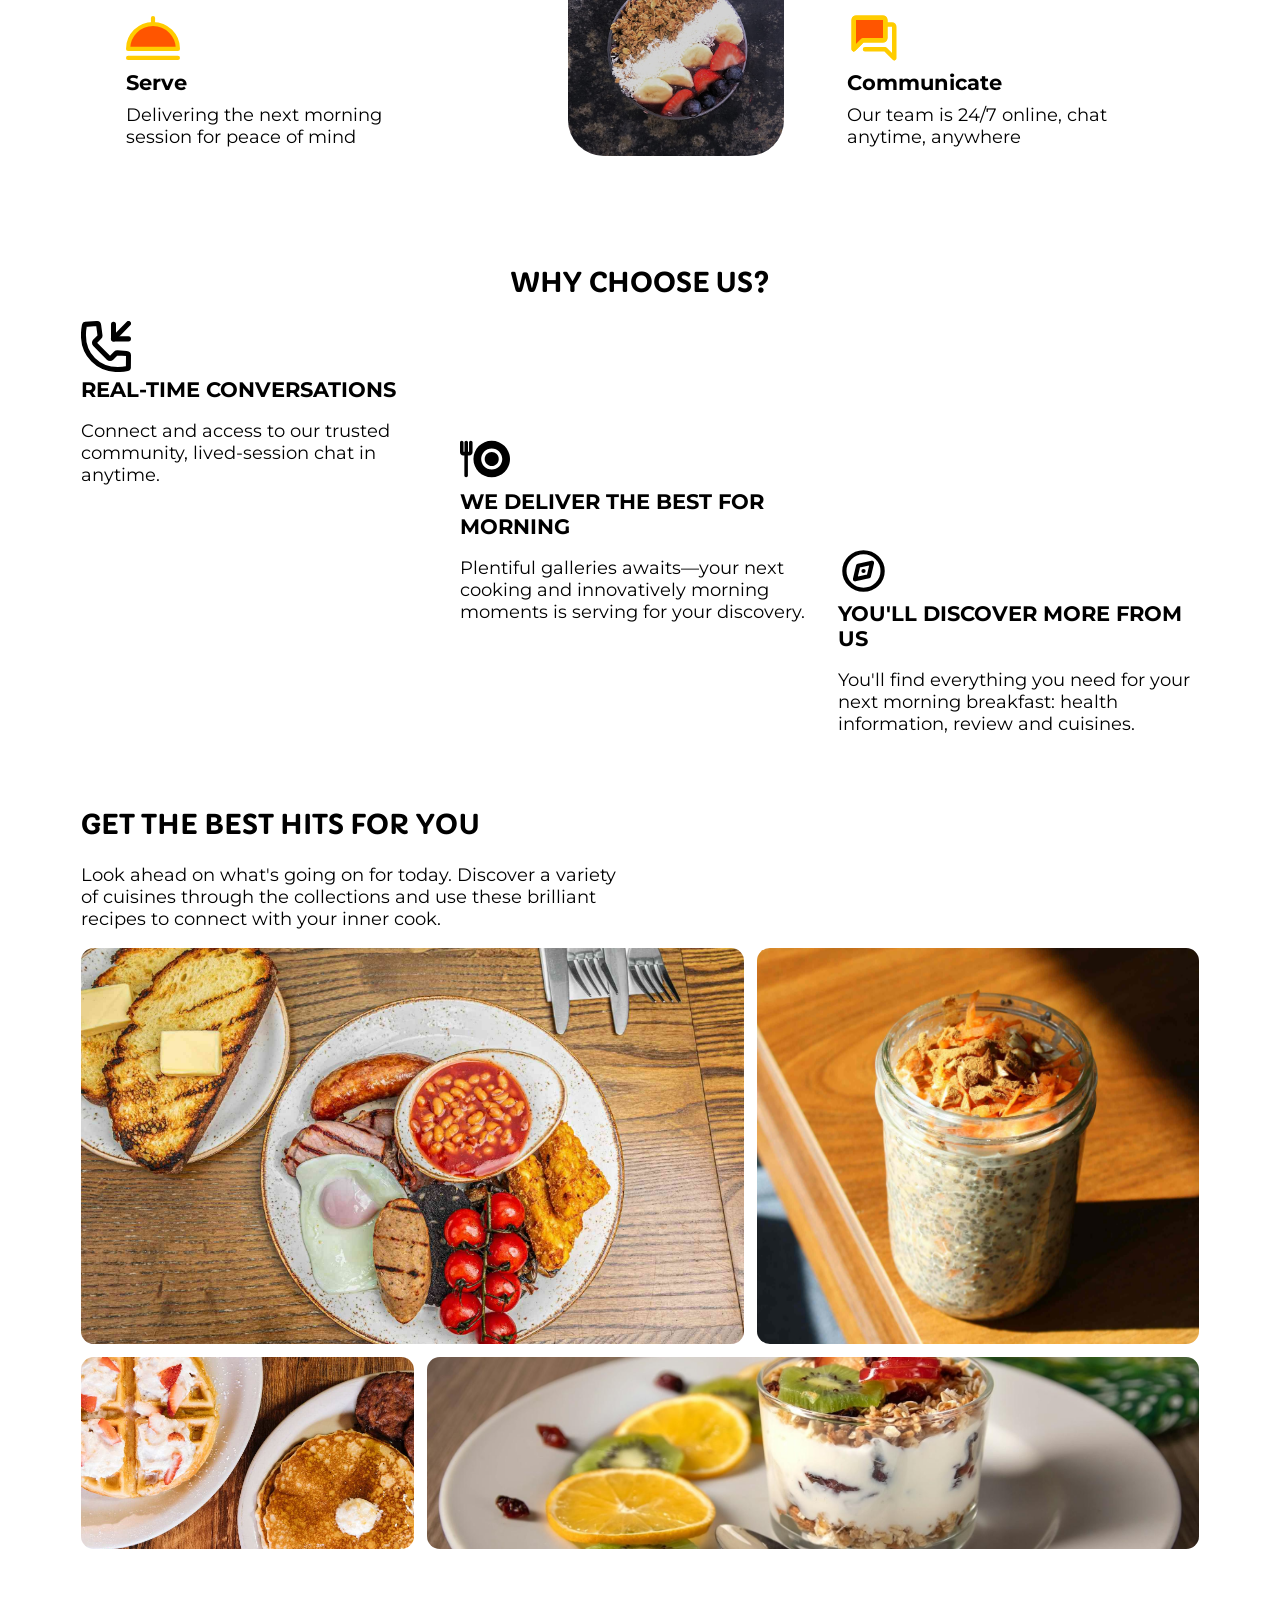
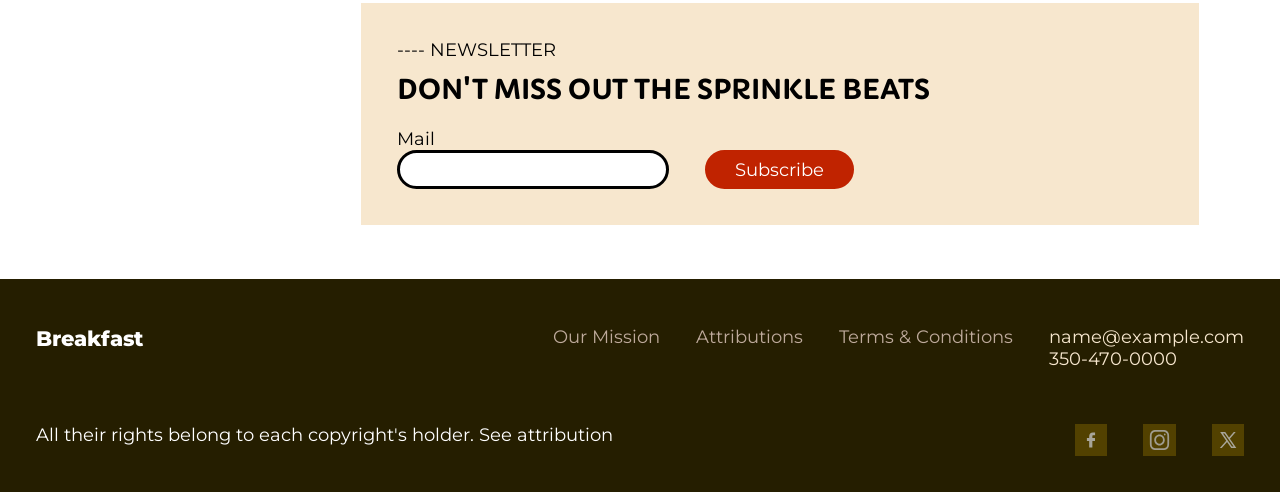
==== commit 2b380e5d: "Renamed  class from -account to -description" ====
--- a/index.html
+++ b/index.html
@@ -67,7 +67,7 @@
                     <span class="list-rating">★★★★★ 5.0</span>
 
                     <!-- Row 3: Title & Text Description -->
-                    <div class="food-text-account">
+                    <div class="food-text-description">
                         <h3>Raspberry Pancake</h3>
                         <p>A classic whisp of fluff and flavour</p>
                     </div>
@@ -84,7 +84,7 @@
                     <span class="list-rating">★★★★☆ 4.0</span>
 
                     <!-- Row 3: Title & Text Description -->
-                    <div class="food-text-account">
+                    <div class="food-text-description">
                         <h3>Toast w/ Egg & Lettuce</h3>
                         <p>A beautified toast with tasteful tops</p>
                     </div>
@@ -102,7 +102,7 @@
                     <span class="list-rating">★★★★★ 5.0</span>
 
                     <!-- Row 3: Title & Text Description -->
-                    <div class="food-text-account">
+                    <div class="food-text-description">
                         <h3>Oatmeal w/ Fruits</h3>
                         <p>Perfect for health-conscious desires</p>
                     </div>
--- a/style.css
+++ b/style.css
@@ -72,10 +72,21 @@
 /* main tag */
 main {
     padding: var(--main-element-top-space) var(--main-whitespace-inline) 0;
+
+    /* all sections except the on-high-division, which is found at the first top of the page */
+
+    > section.on-high-division {
+        padding-inline: var(--top-section-padding); /* stylised using padding instead of margin */
+    }
+
+    > section:not(.on-high-division) {
+        margin-block: 3em;
+        margin-inline: var(--top-section-padding); /* this element is stylised using margin instead of padding to give extra whitespace from .on-high-division's padding inline. */
+    }
 }
 
 /* headings */
-h2 {
+h1, h2 {
     font-family: var(--font-heading); /* exclusive typeface for h2 */
 }
 
@@ -90,15 +101,6 @@
 
     width: 100%;
     height: 100%;
-}
-
-/* all sections except the on-high-division, which is found at the first top of the page */
-section.on-high-division {
-    padding-inline: var(--top-section-padding); /* stylised using padding instead of margin */
-}
-
-section:not(.on-high-division) {
-    margin-inline: var(--top-section-padding); /* this element is stylised using margin instead of padding to give extra whitespace from .on-high-division's padding inline. */
 }
 
 /* button tag */
@@ -140,6 +142,10 @@
     color: var(--btn-text-emphasis-color);
 }
 
+.italicised {
+    font-style: italic;
+}
+
 .flex {
     display: flex;
 }
@@ -150,11 +156,36 @@
 
 .grid {
     display: grid;
+}
+
+/* list rating */
+span.list-rating {
+    display: block; /* make the element control on margin property */
+    letter-spacing: 0.2em;
+    margin-top: 0.3em;
+    opacity: 60%;
 }
 
 .text-title {
     &.centre {
         text-align: center;
+    }
+}
+
+/* Food Text Description */
+.food-text-description {
+    > h3 {
+        font-size: 1.4em;
+        margin-block: 0.5em 0.2em;
+    }
+
+    > p {
+        margin-block: 0 0.7em;
+        opacity: 75%;
+    }
+
+    span.list-rating:nth-child(1) {
+        margin-top: 0;
     }
 }
 
@@ -174,6 +205,7 @@
     h1 {
         color: var(--color-2);
         font-size: var(--header-title-extent);
+        font-family: var(--font-body); /* exclusive typeface for h2 */
         font-weight: 800;
     }
 }
@@ -216,16 +248,26 @@
     width: var(--srch-btn-extent);
 }
 
-/* Hero Section Styling from the home page */
-section.hero-segment {
-    --hero-padding-top: 2em;
+/* Hero Section Styling + Segment Page Overview */
+section.on-high-division {
+    --high-sct-pad-block: 2em;
 
     background-color: var(--color-1);
     border-radius: 2em;
+    justify-content: center;
+    padding-block: var(--high-sct-pad-block);
+    text-align: center;
+}
+
+/* Hero Section Styling from the home page */
+section.on-high-division#hero {
+    --hero-padding-top: 2em;
+
     padding-block: var(--hero-padding-top);
     justify-content: space-between;
     overflow: hidden;
     position: relative; /* keeps the child element in absolute position to be relative in the parent */
+    text-align: initial;
 
     /*  */
     .context {
@@ -267,13 +309,15 @@
     }
 }
 
-/* TOP FOOD FAVOURITES THIS MORNING */
-section.top-food-segment .top-food-categories {
+/* TOP FOOD FAVOURITES THIS MORNING (ALSO FOUND ON REVIEW PAGE) + 
+   CUISINE FOOD CATEGORIES w/ SWIPER */
+section.top-food-segment .top-food-categories,
+section.food-cuisine .swiper .cuisine-food-categories {
     font-size: clamp(0.5em, 1.5vw, 1em); /* font is based scaled for all phone dimensions until 640px */
+    grid-template: repeat(2, auto) / repeat(3, 24vw); /* vw allows to fit in all text on all window dimensions for grid */
     justify-content: space-between;
-    margin-block: 3em;
     row-gap: 3vw;
-    grid-template: repeat(2, auto) / repeat(3, 24vw); /* vw allows to fit in all text on all window dimensions */
+    width: 100%;
 
     /* classically styled card of the food */
     .food-card {
@@ -283,16 +327,21 @@
         border-radius: var(--food-card-br-radius);
         box-shadow: 0 6px 10px #00000099;
         height: fit-content;
-        padding: var(--food-card-padding);
-    }
-
-    .food-card > img {
+        
+        .food-card-wrap, &:not(.swiper-slide) {
+            padding: var(--food-card-padding);
+        }
+    }
+
+    /* image inside the .food-card, triggers this style even when it is inside the wrap container */
+    .food-card img {
         /* this formula is useful for the rest of the containers
            that might needing attention to border-radius inside the parent
            with border-radius as well, to give the consistent scale of the parent.  */
         border-radius: calc(var(--food-card-br-radius) - var(--food-card-padding));
         height: 12em;
         width: 100%;
+        margin-bottom: 1em;
 
         /* dummy filter effect */
         &.empty-img {
@@ -300,15 +349,8 @@
         }
     }
 
-    .food-card > span.list-rating {
-        display: block; /* make the element control on margin property */
-        letter-spacing: 0.5em;
-        margin-top: 1em;
-        opacity: 80%;
-    }
-
     /* -- The Text Description Of A Food */
-    .food-card > .food-text-account {
+    .food-card .food-text-account {
         h3 {
             font-size: 1.4em;
             margin-block: 0.5em 0.2em;
@@ -517,6 +559,168 @@
     }
 }
 
+/* ----------------- REVIEW PAGE ----------------- */
+
+/* TOP FOOD RECOMMENDATION */
+section#top-food-recommendation .recommended-box {
+    --box-recommendation-radius: 2em;
+    --box-recommendation-pad: 1.6em;
+    
+    background-color: #ffe0c7;
+    border-radius: var(--box-recommendation-radius);
+    grid-template-columns: repeat(3, 1fr); /* balanced width */
+    justify-content: space-between;
+    padding: var(--box-recommendation-pad);
+
+    /* an instance of food image */
+    > img {
+        border-radius: calc(var(--box-recommendation-radius) - var(--box-recommendation-pad));
+        width: 23vw;
+        height: 23vw;
+    }
+
+    /* tags, heading, rating as static text */
+    > .text-container {
+        display: flex;
+        flex-direction: column;
+        justify-content: space-between;
+    }
+
+    > .text-container .food-text-description h3 {
+        font-size: 1.5em;
+    }
+
+    > .text-container .food-text-description .food-tags {
+        span {
+            border-radius: 0.2em;
+            background-color: #4f3f00;
+            color: #ffdd54; /* accent colour */
+            padding: 0.1em 0.4em;
+            margin-inline: 0.4em;
+
+            &:first-child {
+                margin-inline-start: 0;
+            }
+            &:last-child {
+                margin-inline-end: 0;
+            }
+        }
+    }
+
+    > .text-container .user-profile {
+        --username-font-size: 1.2em;
+        --username-pad-block: 0.3em;
+        --username-margin-left: 0.5em;
+        --img-profile-extent: calc(var(--username-font-size) + (var(--username-pad-block) * 3));
+        --top-label-margin-left: calc(var(--img-profile-extent) + var(--username-margin-left));
+
+        /* a label above the username label */
+        > span {
+            margin-left: var(--top-label-margin-left);
+            opacity: 60%;
+        }
+    }
+
+    > .text-container .user-profile .bar-username {
+        display: flex;
+        margin-top: 0.3em;
+
+        /* profile picture */
+        img {
+            width: var(--img-profile-extent);
+            height: var(--img-profile-extent);
+            border-radius: 100em;
+        }
+
+        /* box username */
+        .username {
+            align-content: center;
+            border-radius: 50em;
+            background-color: var(--color-1);
+            font-size: var(--username-font-size);
+            font-weight: 600;
+            margin-left: var(--username-margin-left);
+            padding: calc(var(--username-pad-block) / 2) 2em;
+        }
+    }
+
+    /* compliment elements */
+    > .compliments {
+        display: flex;
+        flex-direction: column;
+        justify-content: space-between;
+    }
+
+    > .compliments ul#compliment-container {
+        list-style: none;
+        margin: 0;
+        padding: 0;
+    }
+
+    > .compliments .card-compliment {
+        background-color: #8d2005;
+        border-radius: calc(var(--box-recommendation-radius) - var(--box-recommendation-pad));
+        color: #ffffff;
+        display: flex;
+        gap: 1em;
+        margin-bottom: 0.5em;
+        padding: 0.5em;
+
+        &#cpt-2 {
+            background-color: #275f07;
+        }
+
+        svg {
+            fill: #fffa5e;
+            height: 2.25em;
+            stroke: var(--color-1);
+            width: 2.25em;
+        }
+
+        .compliment-text h3 {
+            margin-block: 0.5em 0;
+            font-weight: 900;
+            font-style: italic;
+        }
+
+        .compliment-text p {
+            margin-block: 0.2em;
+        }
+    }
+
+    > .compliments #view-appraisals-btn {
+        width: fit-content; /* avoid unnecessary full width of button in flex */
+    }
+}
+
+/* OTHER REVIEWS */
+section#other-reviews {
+    --property: "value";
+}
+
+section#other-reviews ul li {
+    display: flex;
+    gap: 2em;
+    position: relative;
+    margin-block: 5%;
+
+    > img {
+        border-radius: 1em;
+        width: 7em;
+        height: 7em;
+    }
+
+    &:after {
+        content: "";
+        position: absolute;
+        width: 100%;
+        top: 115%;
+        height: 4px;
+        background-color: #275f07;
+    }
+}
+
+
 /* FOOTER */
 
 footer {
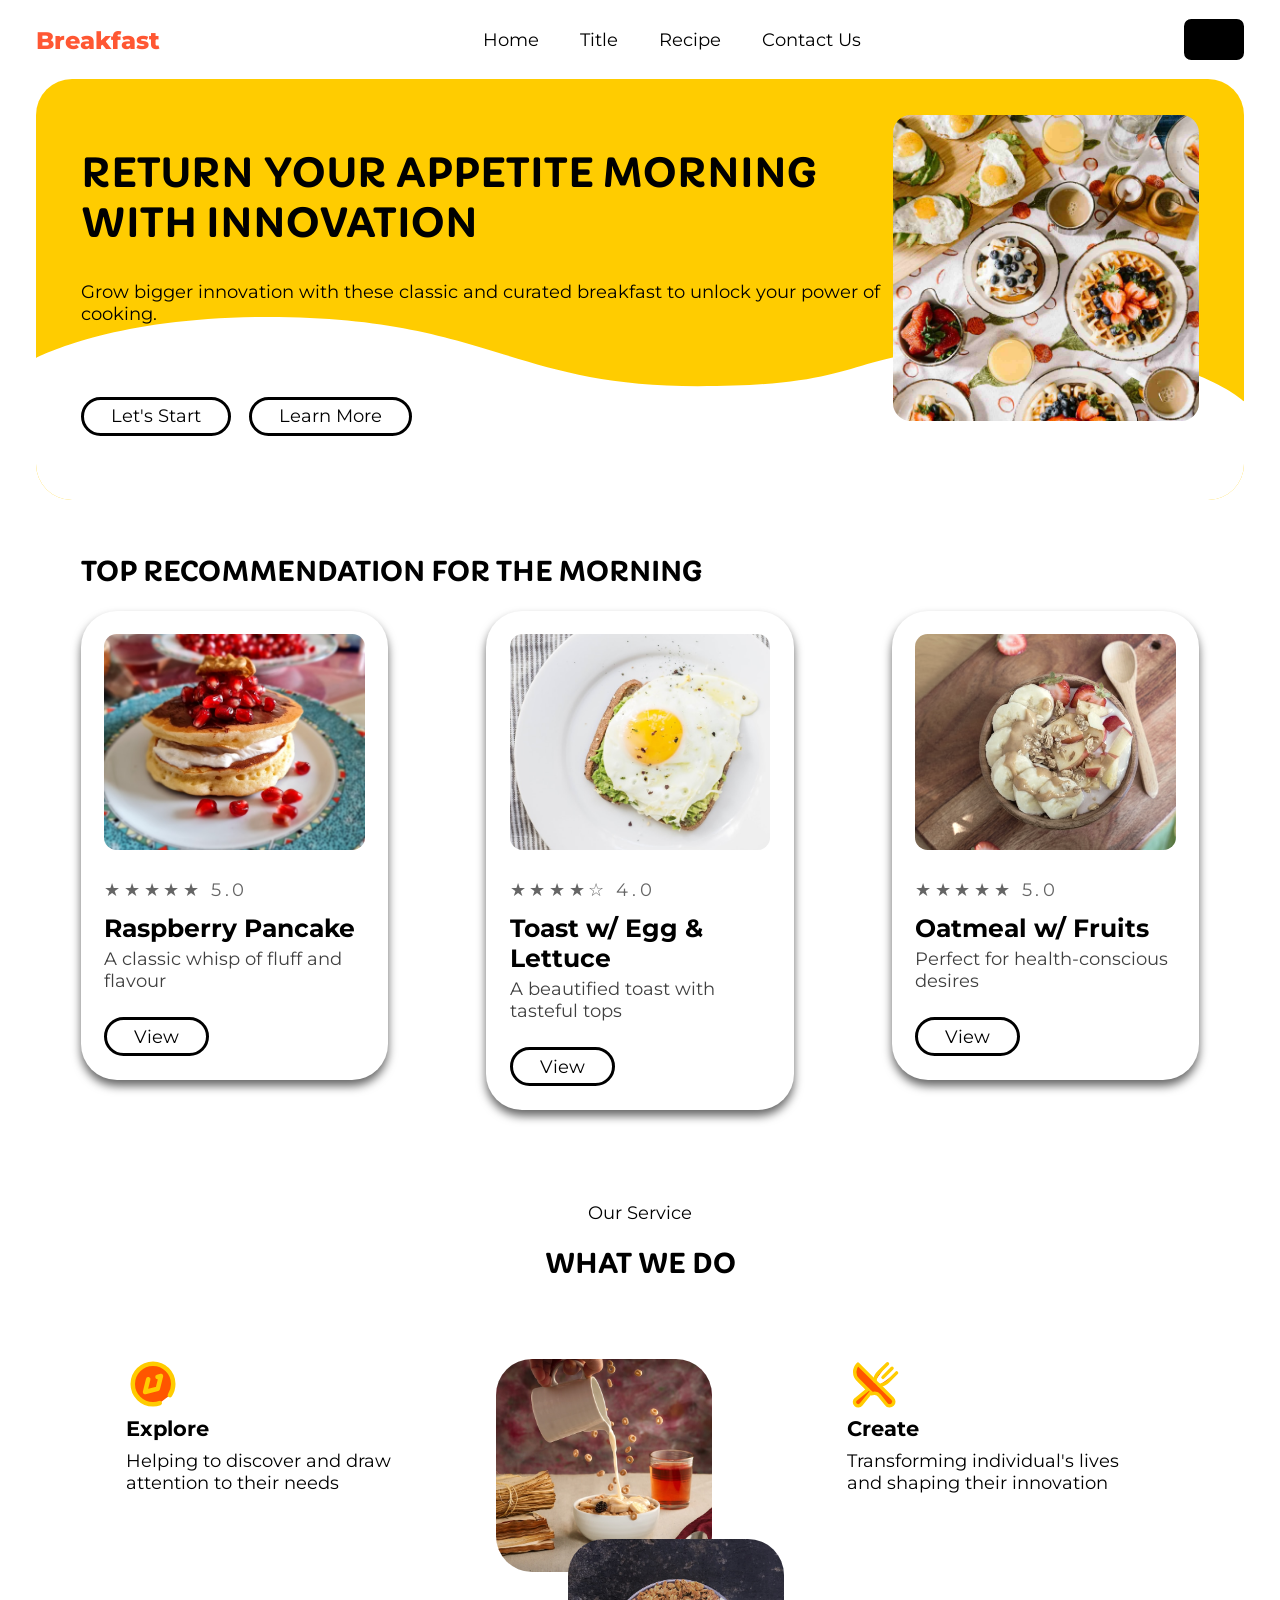
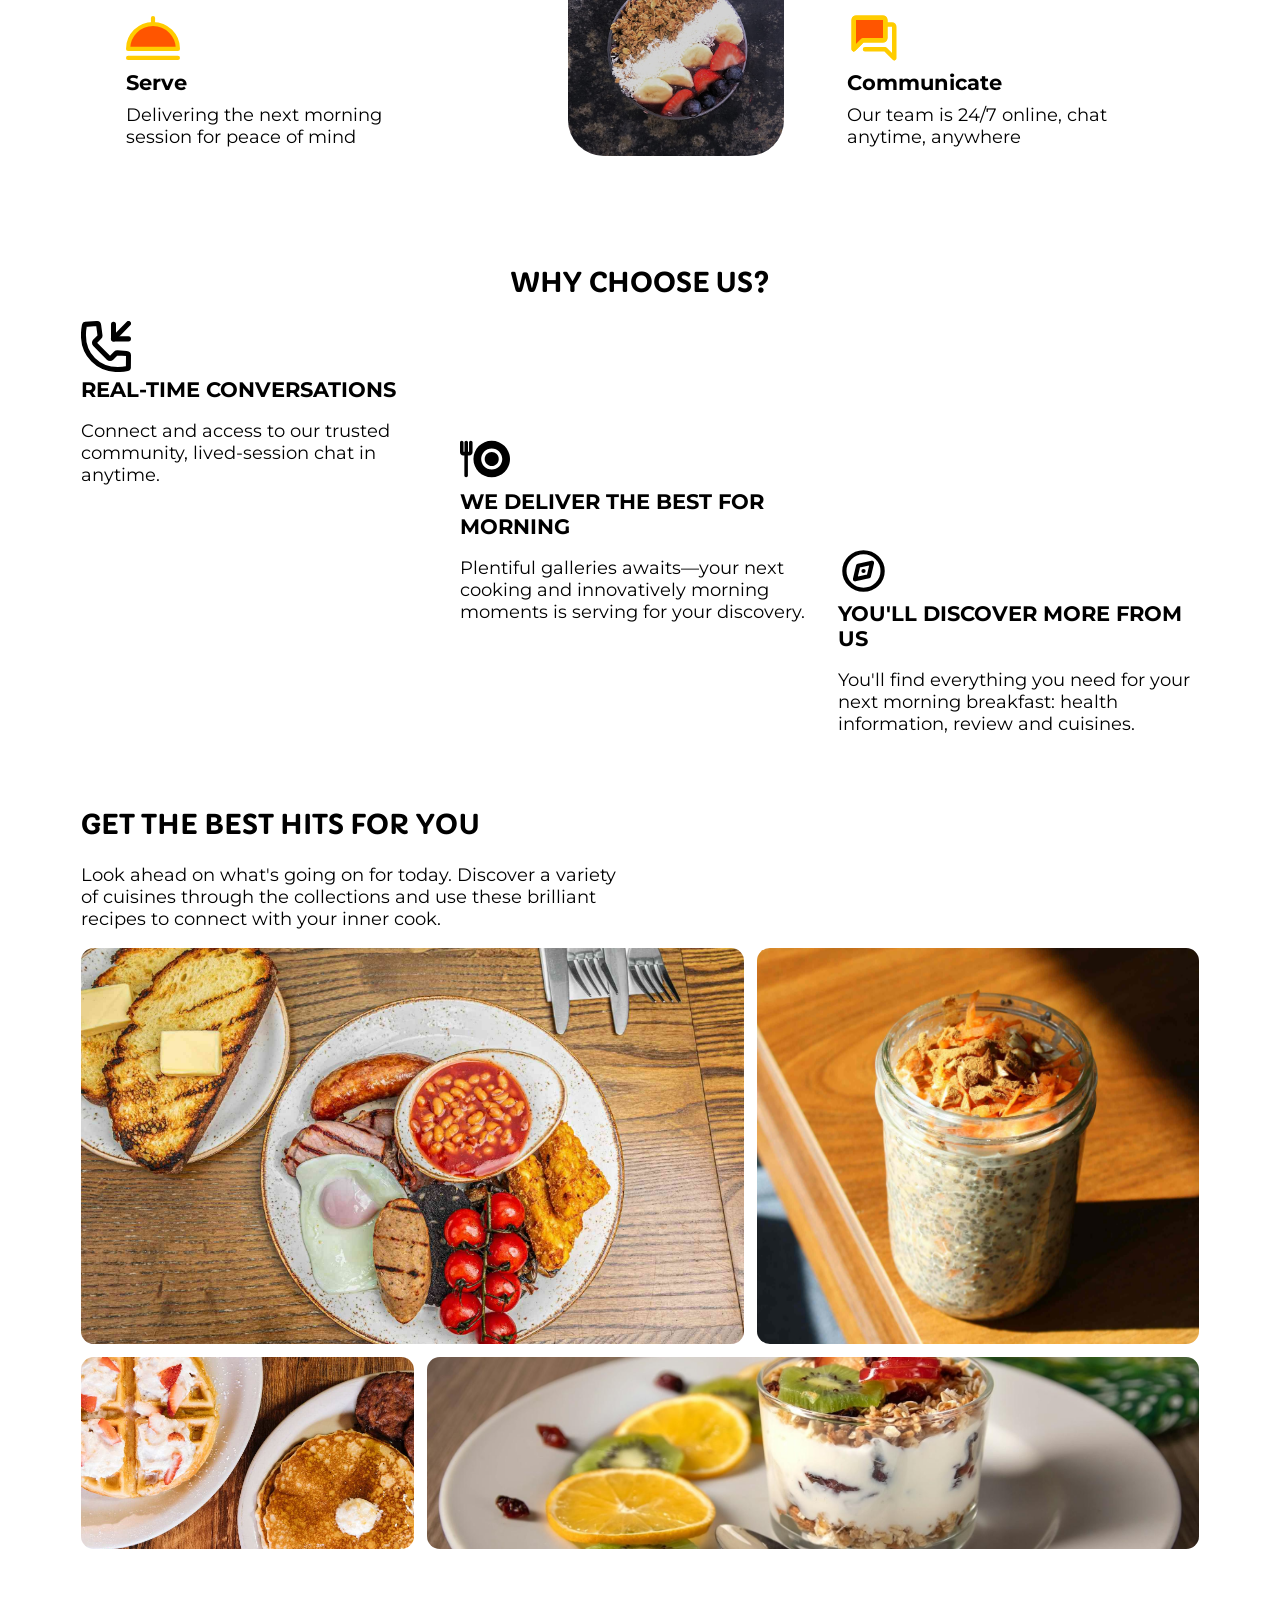
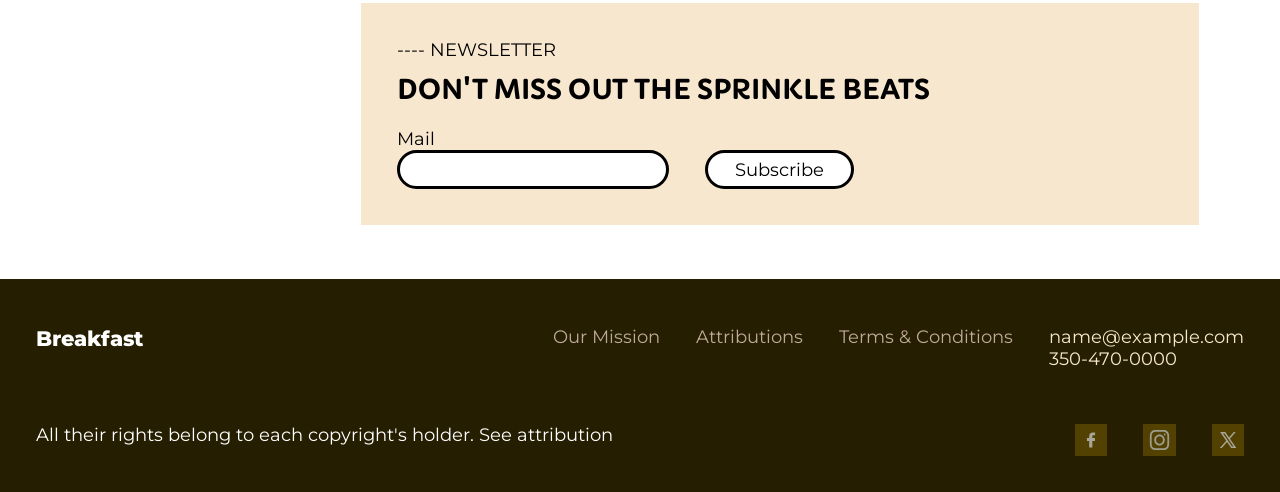
==== commit c6fec7e5: "Updated Class for button appearance (from high-point to emphasis)" ====
--- a/index.html
+++ b/index.html
@@ -17,7 +17,7 @@
             <ul>
                 <li><a id="home" class="nav-link" href="index.html">Home</a></li>
                 <li><a id="home" class="nav-link" href="cuisine.html">Title</a></li>
-                <li><a id="home" class="nav-link" href="recipe.html">Recipe</a></li>
+                <li><a id="home" class="nav-link" href="review.html">Recipe</a></li>
                 <li><a id="home" class="nav-link" href="page4.html">Contact Us</a></li>
             </ul>
         </nav>
@@ -35,7 +35,7 @@
                     </p>
                 </div>
                 <div class="call-to-action-btn">
-                    <button type="button" class="high-point-btn">Let's Start</button>
+                    <button type="button" class="emphasis-btn">Let's Start</button>
                     <button type="button">Learn More</button>
                 </div>
 
@@ -73,7 +73,7 @@
                     </div>
 
                     <!-- Row 4: Try-It-Out Button -->
-                    <button type="button" class="high-point-btn">View</button>
+                    <button type="button" class="emphasis-btn">View</button>
                 </div>
                 <!-- [ FOOD CARD 2] -->
                 <div class="food-card" id="e-64308">
@@ -90,7 +90,7 @@
                     </div>
 
                     <!-- Row 4: Try-It-Out Button -->
-                    <button type="button" class="high-point-btn">View</button>
+                    <button type="button" class="emphasis-btn">View</button>
                 </div>
                 <!-- [ FOOD CARD 3] -->
                 <div class="food-card" id="e-10031">
@@ -108,7 +108,7 @@
                     </div>
 
                     <!-- Row 4: Try-It-Out Button -->
-                    <button type="button" class="high-point-btn">View</button>
+                    <button type="button" class="emphasis-btn">View</button>
                 </div>
             </div>
 
@@ -252,7 +252,7 @@
                         <label for="mail">Mail</label>
                         <input type="email" name="mail" id="mail" required>
                     </section>
-                    <button type="submit" class="high-point-btn">Subscribe</button>
+                    <button type="submit" class="emphasis-btn">Subscribe</button>
                 </form>
             </div>
 
--- a/style.css
+++ b/style.css
@@ -346,19 +346,6 @@
         /* dummy filter effect */
         &.empty-img {
             filter: sepia(30%);
-        }
-    }
-
-    /* -- The Text Description Of A Food */
-    .food-card .food-text-account {
-        h3 {
-            font-size: 1.4em;
-            margin-block: 0.5em 0.2em;
-        }
-
-        p {
-            margin-block: 0 0.7em;
-            opacity: 80%;
         }
     }
 
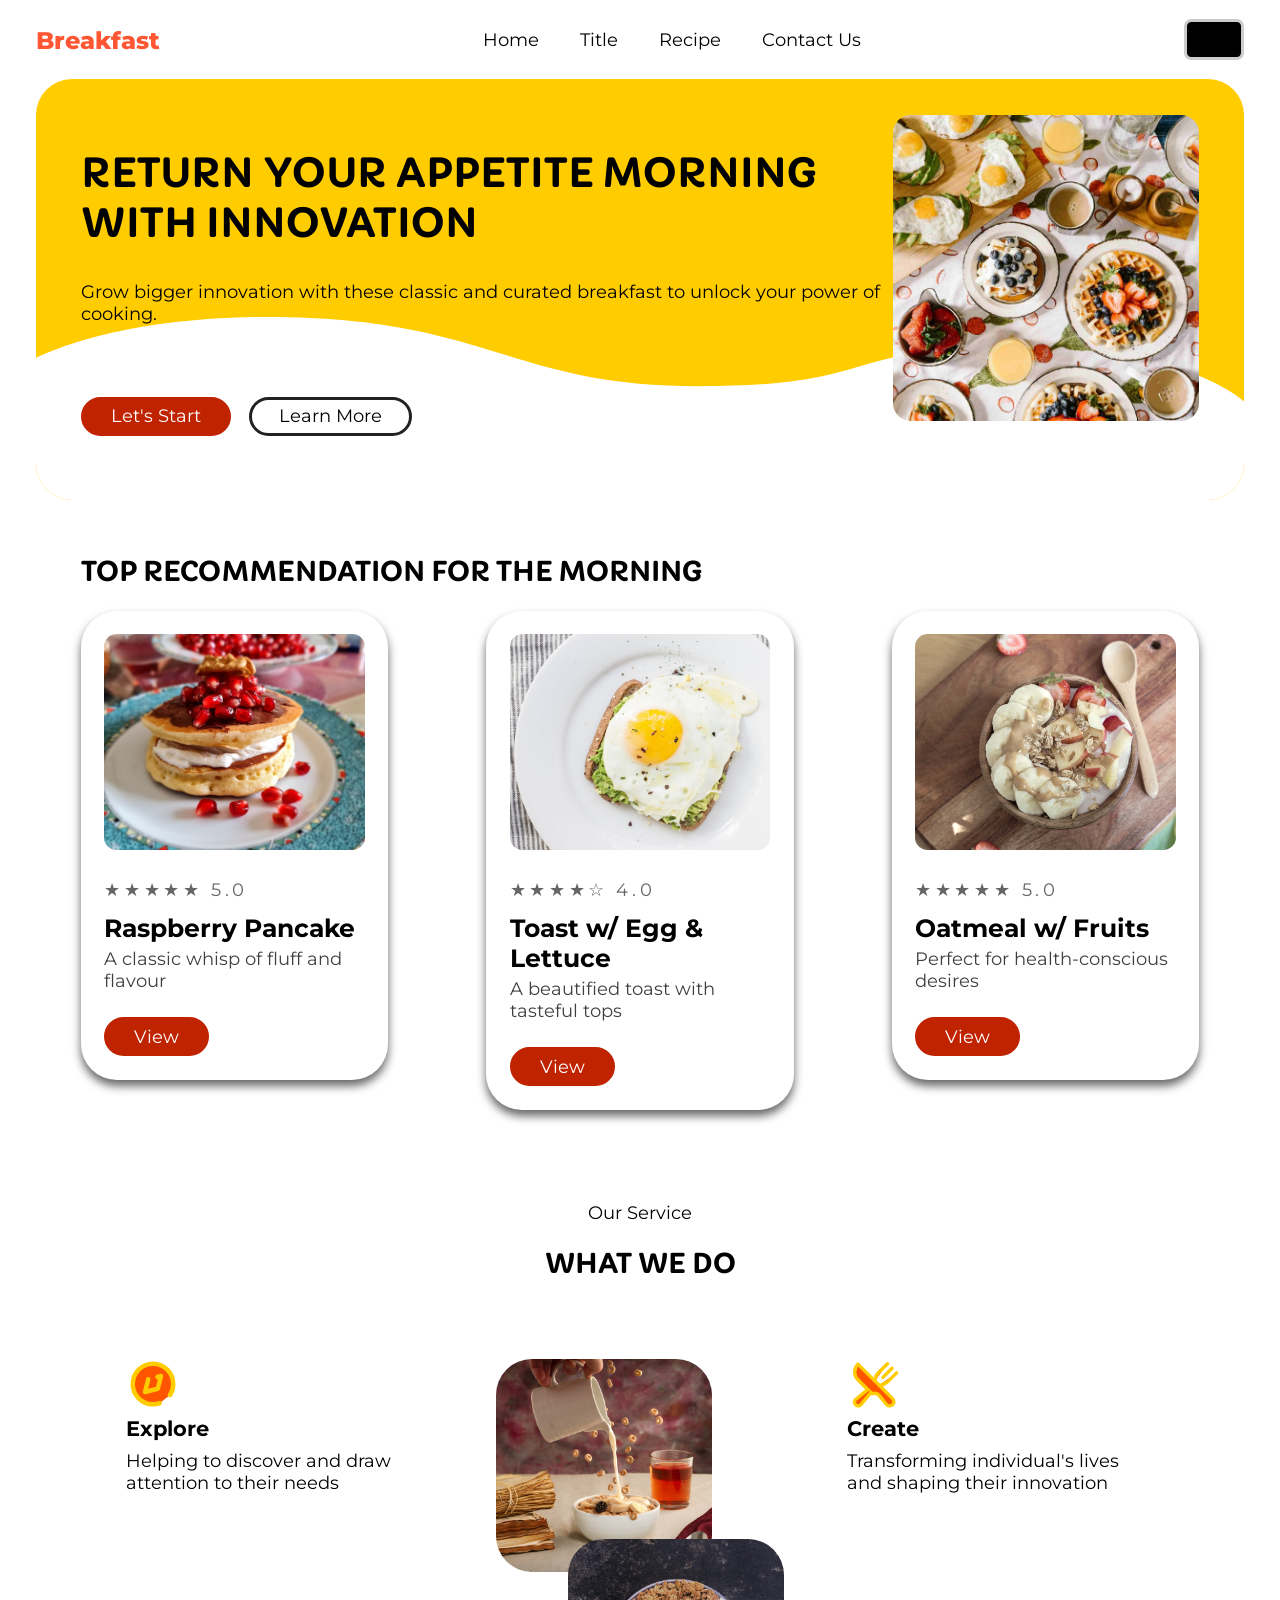
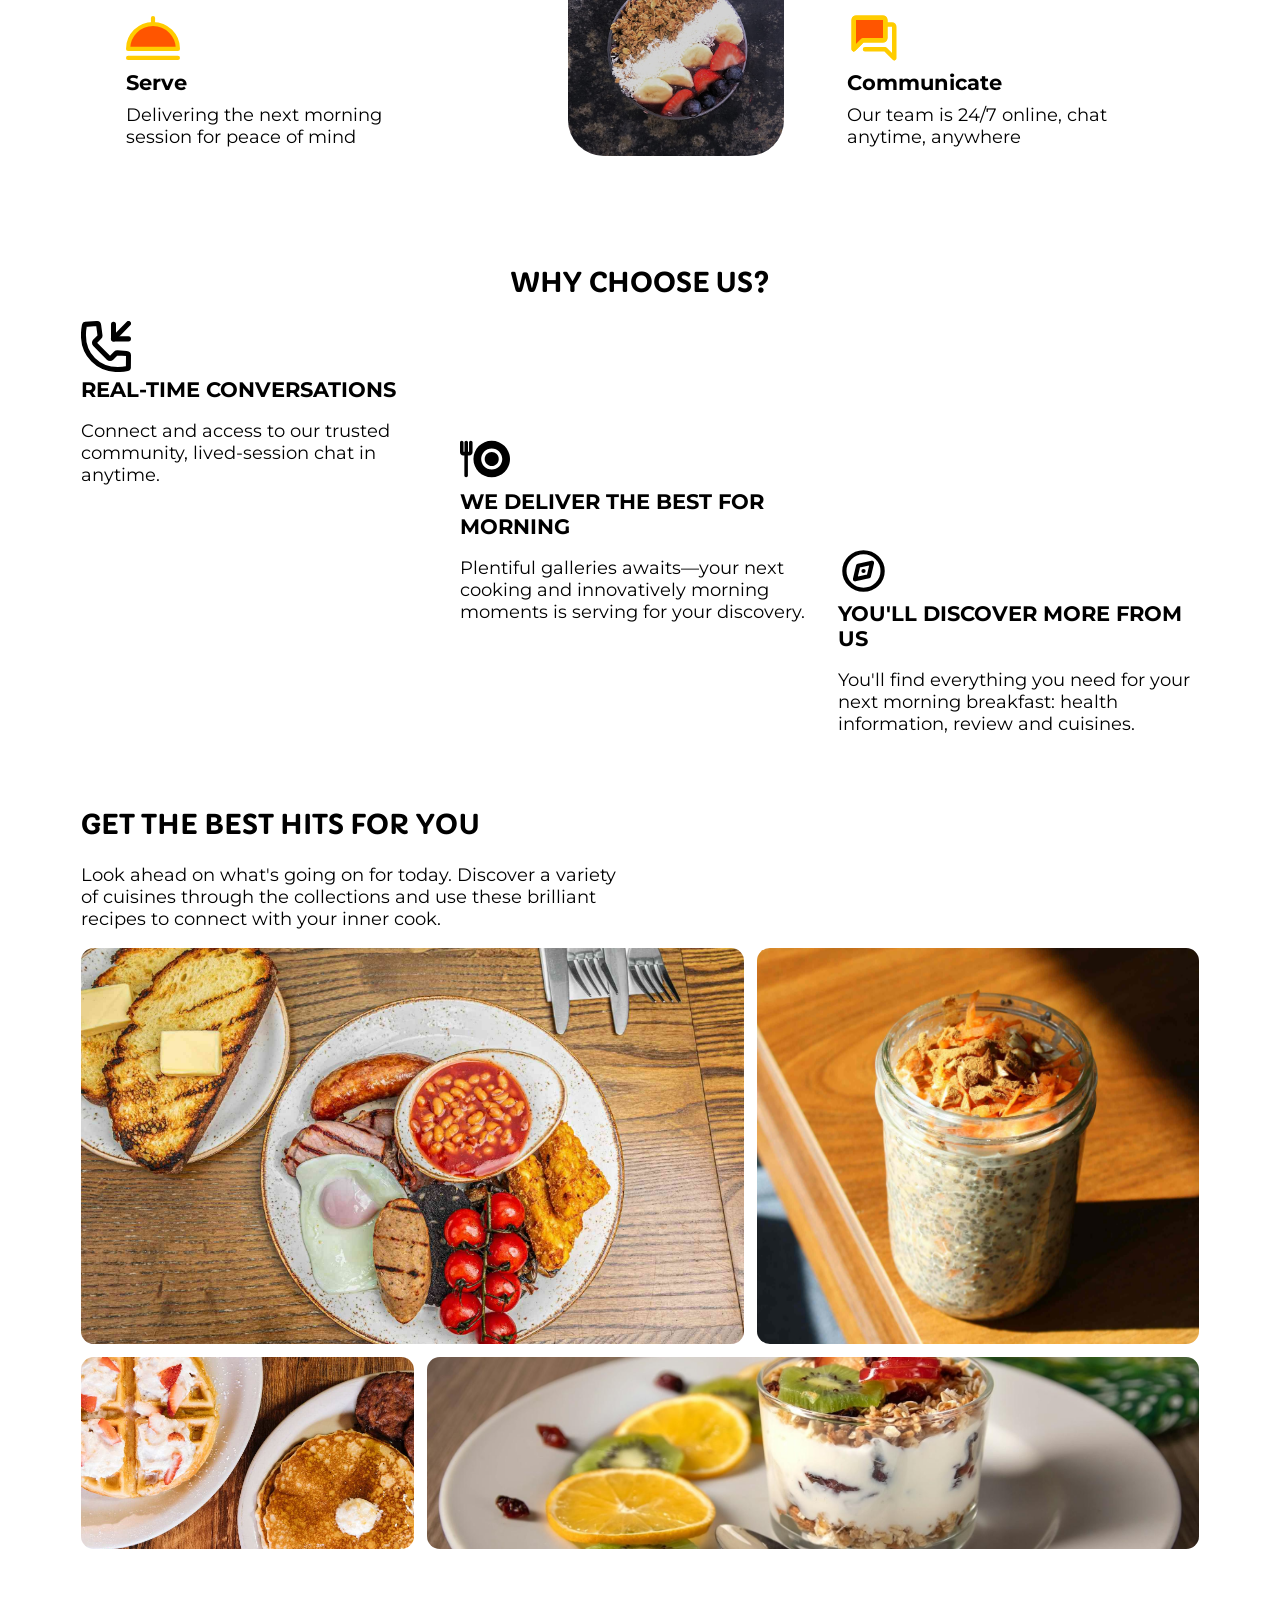
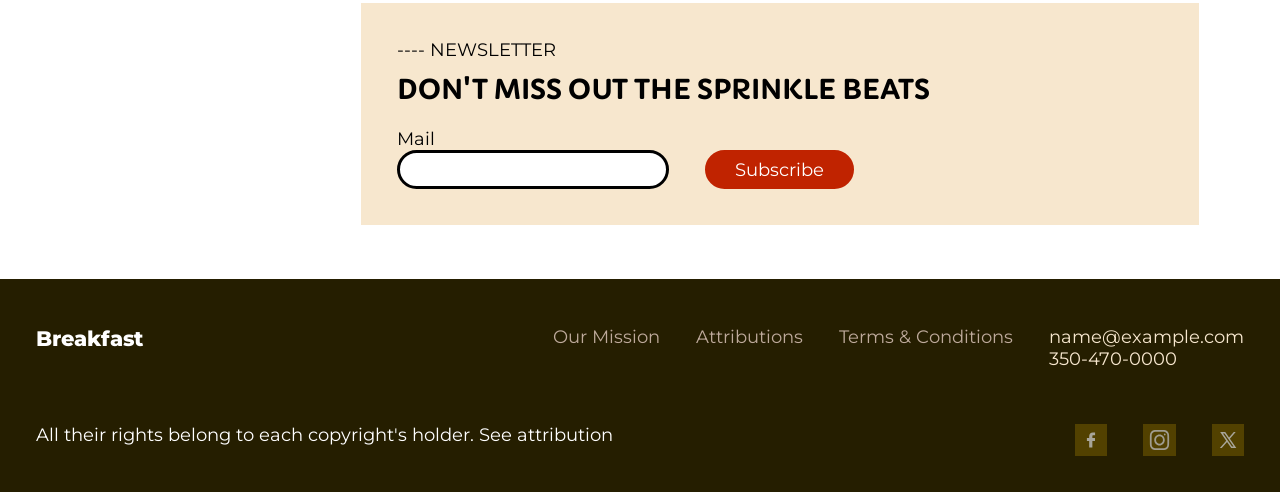
==== commit f9700e6f: "Adapted To Outline Btn as former Main Appearance" ====
--- a/index.html
+++ b/index.html
@@ -36,7 +36,7 @@
                 </div>
                 <div class="call-to-action-btn">
                     <button type="button" class="emphasis-btn">Let's Start</button>
-                    <button type="button">Learn More</button>
+                    <button type="button" class="outline-btn">Learn More</button>
                 </div>
 
             </div>
--- a/style.css
+++ b/style.css
@@ -23,8 +23,10 @@
 
     --emphasis-btn-bg: #C02300;
     --emphasis-btn-border-bg: var(--emphasis-btn-bg);
-    --main-btn-bg: #FFFFFF;
-    --main-btn-border-bg: #000000;
+    --main-btn-bg: #CCCCCC;
+    --main-btn-border-bg: #CCCCCC;
+    --outlined-btn-bg: #FFFFFF;
+    --outlined-btn-border-bg: #222222;
 
     /* button hover state property */
     --btn-text-hover-emphasis-color: #000000;
@@ -105,7 +107,7 @@
 
 /* button tag */
 button {
-    --btn-transition-property: 0.2s ease ;
+    --btn-transition-property: 0.2s ease;
 
     background-color: var(--main-btn-bg);
     border: solid 3px var(--main-btn-border-bg);
@@ -126,20 +128,28 @@
         cursor: pointer;
         background-color: var(--main-hover-btn-bg);
         border-color: var(--main-hover-border-bg);
-        
-        &.high-point-btn {
+    }
+
+    /* varieties of button appearance */
+    
+    &.emphasis-btn {
+        background-color: var(--emphasis-btn-bg);
+        border-color: var(--emphasis-btn-border-bg);
+        color: var(--btn-text-emphasis-color);
+
+        /* hover state */
+        &:hover {
             background-color: var(--emphasis-hover-btn-bg);
             border-color: var(--emphasis-hover-border-bg);
             box-shadow: 0px 0px 1em var(--color-1);
             color: var(--btn-text-hover-emphasis-color, #FFFFFF);
         }
     }
-}
-
-button.high-point-btn {
-    background-color: var(--emphasis-btn-bg);
-    border-color: var(--emphasis-btn-border-bg);
-    color: var(--btn-text-emphasis-color);
+
+    &.outline-btn {
+        background-color: var(--outlined-btn-bg);
+        border-color: var(--outlined-btn-border-bg);
+    }
 }
 
 .italicised {
@@ -170,6 +180,13 @@
     &.centre {
         text-align: center;
     }
+}
+
+/*  */
+.text-container {
+    display: flex;
+    flex-direction: column;
+    justify-content: space-between;
 }
 
 /* Food Text Description */
@@ -567,11 +584,6 @@
     }
 
     /* tags, heading, rating as static text */
-    > .text-container {
-        display: flex;
-        flex-direction: column;
-        justify-content: space-between;
-    }
 
     > .text-container .food-text-description h3 {
         font-size: 1.5em;
@@ -681,11 +693,15 @@
 }
 
 /* OTHER REVIEWS */
-section#other-reviews {
-    --property: "value";
+section#other-reviews ul {
+    padding: 0;
 }
 
 section#other-reviews ul li {
+    --bar-bg: #1e4806;
+    --bar-opacity: 50%;
+    --bar-thickness: 2px;
+
     display: flex;
     gap: 2em;
     position: relative;
@@ -693,17 +709,24 @@
 
     > img {
         border-radius: 1em;
-        width: 7em;
-        height: 7em;
-    }
-
-    &:after {
+        width: 9em;
+        height: 9em;
+    }
+
+    /* Linear Below The List, excluding the last*/
+    &:not(:last-child):after {
         content: "";
+        background-color: var(--bar-bg);
+        opacity: var(--bar-opacity);
+        height: var(--bar-thickness);
+        width: 100%;
+
         position: absolute;
-        width: 100%;
         top: 115%;
-        height: 4px;
-        background-color: #275f07;
+    }
+
+    .text-container button {
+        width: fit-content;
     }
 }
 
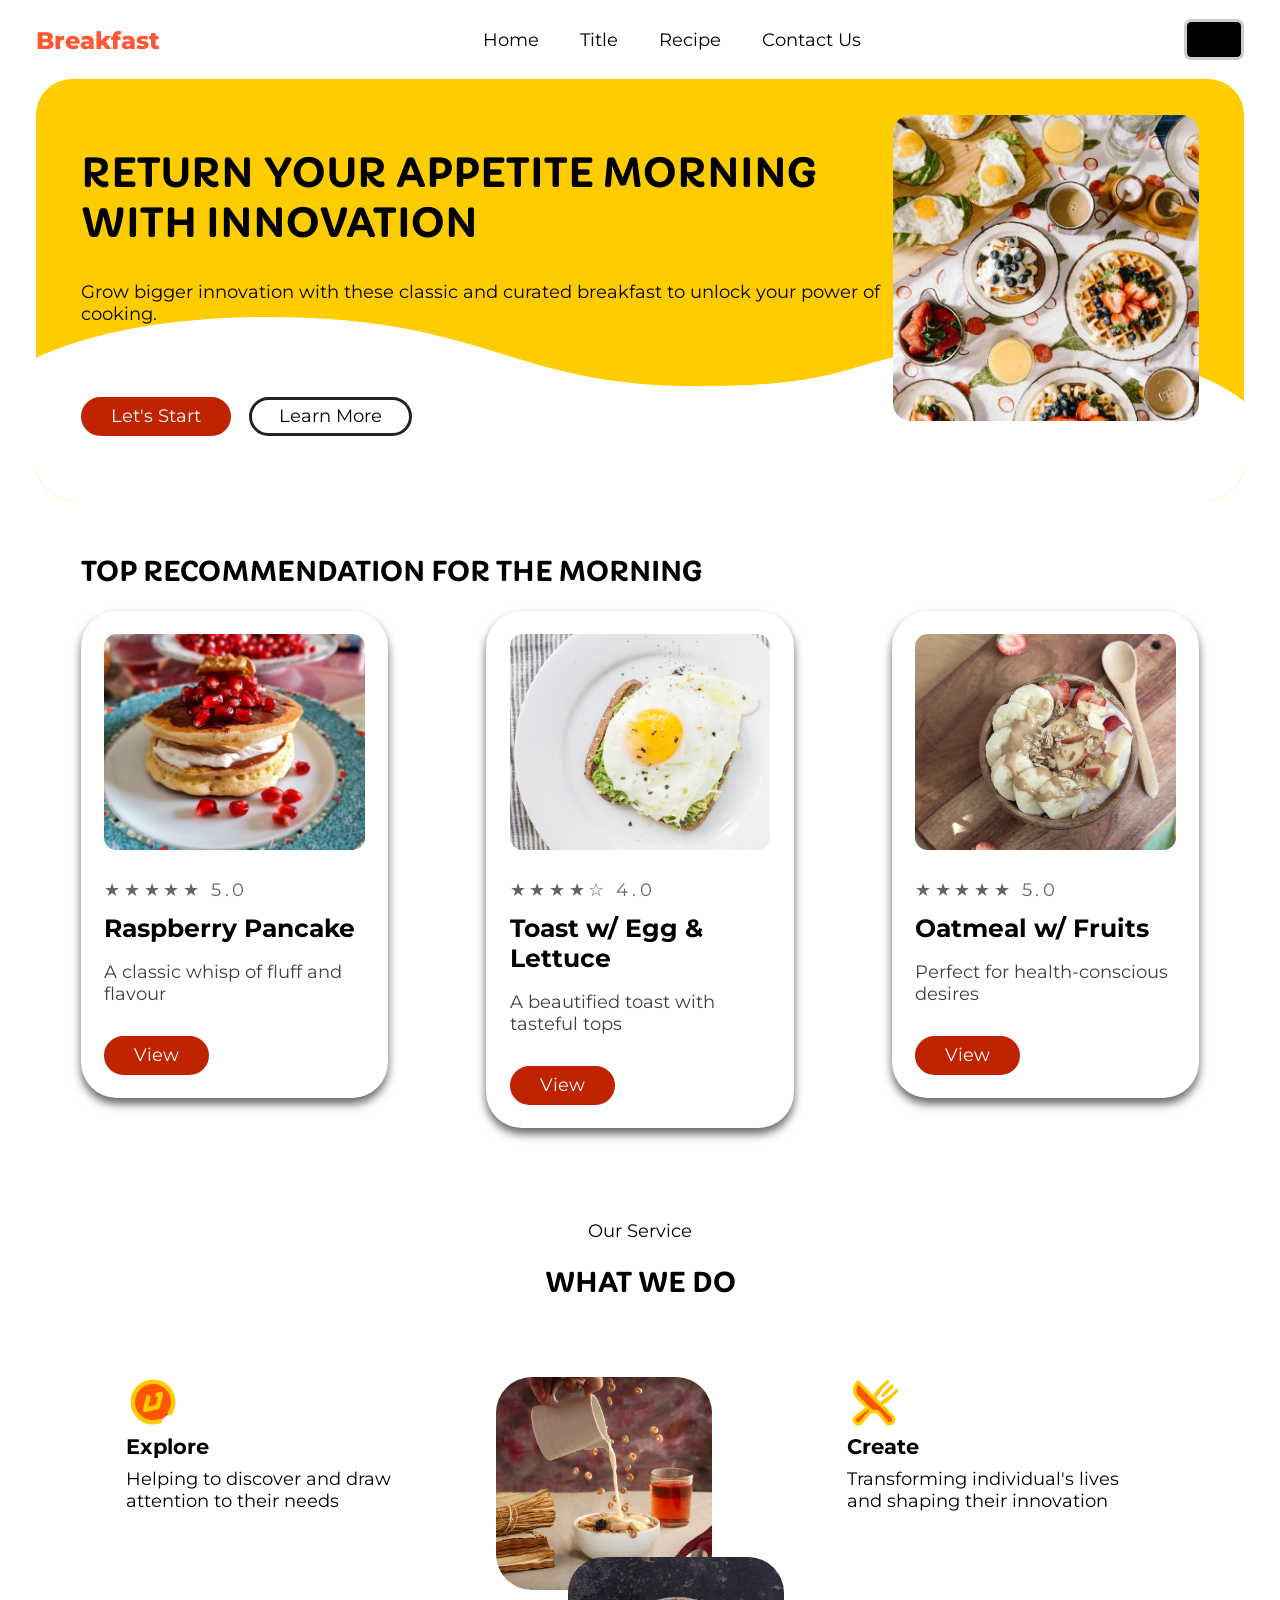
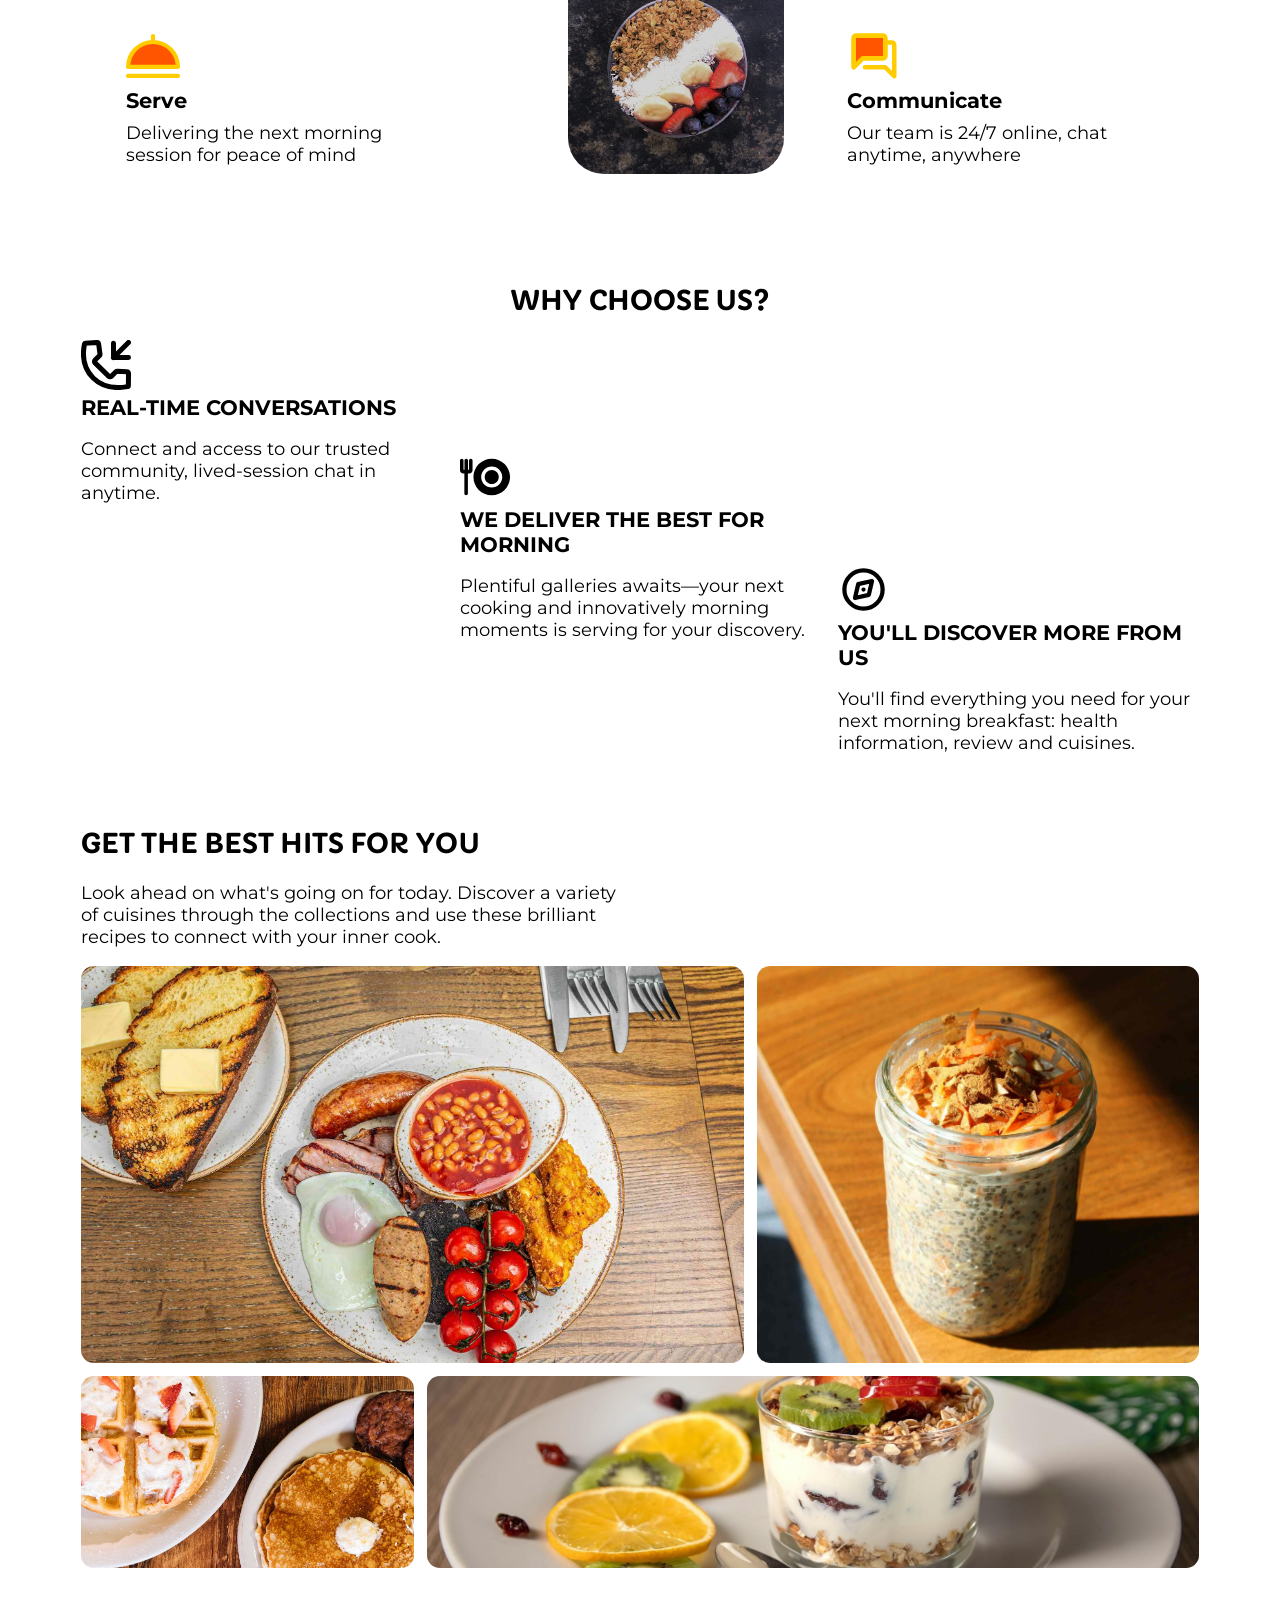
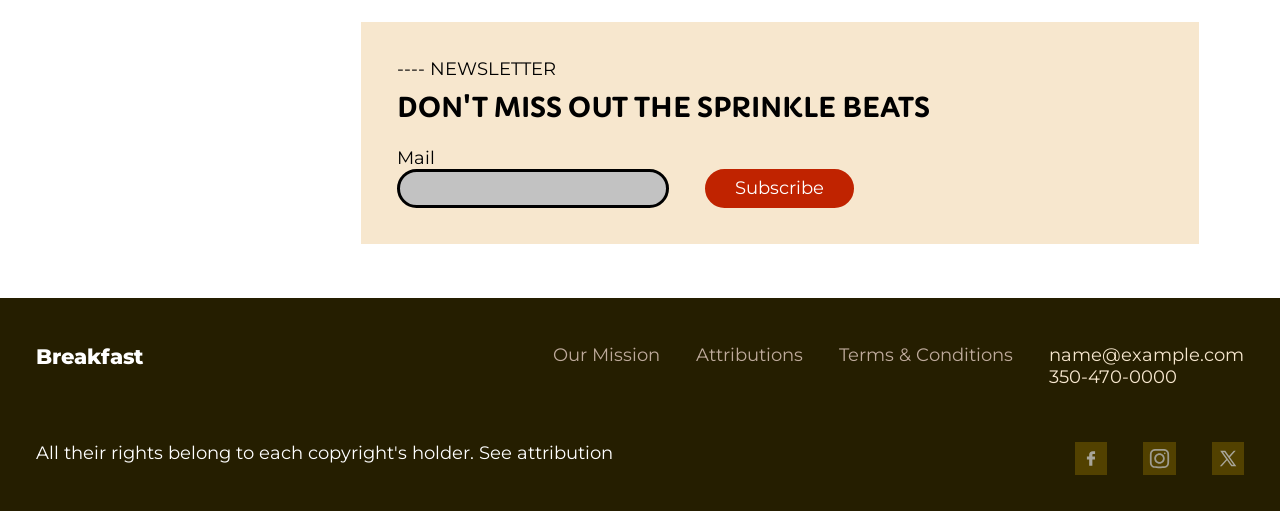
==== commit dd4e61c3: "Named Proper Titles In Each Of HTML Pages" ====
--- a/index.html
+++ b/index.html
@@ -4,7 +4,7 @@
 <head>
     <meta charset="UTF-8">
     <meta name="viewport" content="width=device-width, initial-scale=1.0">
-    <title>Document</title>
+    <title>Home | Breakfast Website</title>
     <link rel="stylesheet" href="style.css">
 </head>
 
--- a/style.css
+++ b/style.css
@@ -6,11 +6,9 @@
     /* color palette FOR breakfast food website */
     --color-1: #FFCC00;
     --color-2: #FF5733;
-    --color-3: #6A994E;
+    --color-3: #C02300;
     --color-4: #F7E7CE;
     --color-5: #000000;
-
-    --hover-main-color: #C02300;
 
     /* font property */
     --font-body: "Montserrat", Arial, Helvetica, sans-serif;
@@ -21,7 +19,7 @@
     --btn-text-idle-color: #000000;
     --btn-text-emphasis-color: #FFFFFF;
 
-    --emphasis-btn-bg: #C02300;
+    --emphasis-btn-bg: var(--color-3);
     --emphasis-btn-border-bg: var(--emphasis-btn-bg);
     --main-btn-bg: #CCCCCC;
     --main-btn-border-bg: #CCCCCC;
@@ -49,6 +47,9 @@
     /* first top segment (.on-high-division) of the page */
     --top-section-padding: 2.5em;
 
+    /* contact container segment */
+    --contact-ctn-gap: 1.5em;
+
     /* footer property */
     --footer-bg: #251E00;
     --footer-txt-color: #FFFFFF;
@@ -64,6 +65,7 @@
 /* html tag */
 html {
     font-size: 1.125rem; /* from 16px multiplied by 1.125 is 18px */
+    scroll-behavior: smooth;
 }
 
 /* body tag */
@@ -126,6 +128,7 @@
 
     &:hover {
         cursor: pointer;
+
         background-color: var(--main-hover-btn-bg);
         border-color: var(--main-hover-border-bg);
     }
@@ -149,7 +152,40 @@
     &.outline-btn {
         background-color: var(--outlined-btn-bg);
         border-color: var(--outlined-btn-border-bg);
-    }
+        
+        /* hover state */
+        &:hover {
+            background-color: var(--main-hover-btn-bg);
+            border-color: var(--main-hover-border-bg);
+        }
+    }
+
+    &.no-appearance-btn {
+        background-color: transparent;
+        border-color: transparent;
+
+        &:hover {
+            background-color: #0000004d;
+        }
+    }
+}
+
+/* input & textbox tag */
+input, textarea {
+    --input-border-extent: 2px;
+    --input-pad-inline: 1em;
+    --input-transition-property: 0.2s ease;
+
+    background-color: #C2C2C2;
+    border-radius: 1em;
+    border: none;
+    font-size: 1rem;
+    outline: none;
+    padding: 0.5em var(--input-pad-inline);
+
+    transition: border-color var(--input-transition-property),
+                background-color var(--input-transition-property),
+                box-shadow var(--input-transition-property);
 }
 
 .italicised {
@@ -182,28 +218,174 @@
     }
 }
 
-/*  */
+/* COMMONLY OBSERVED ELEMENTS */
+
+/* text description */
 .text-container {
     display: flex;
     flex-direction: column;
     justify-content: space-between;
 }
 
+/* Compliment Decor */
+.compliments {
+    display: flex;
+    flex-direction: column;
+    justify-content: space-between;
+}
+
+/* Unordered Lists of Compliments / Non-Ul Tag Styling */
+.compliment-container {
+    border: 0.1em solid #68190765; /* thick bars on top and bottom side */
+    border-left: none;
+    border-right: none;
+    display: grid;
+    grid-template-columns: repeat(3, 1fr);
+    list-style: none;
+    margin-block: 0.5em;
+    padding: 0.3em 0;
+}
+
+/* Compliment Cards */
+.compliment-container .card-compliment {
+    align-items: center;
+    border-radius: 0.5em;
+    display: flex;
+    gap: 0.3em;
+    justify-content: center;
+    padding: 0.5em;
+
+    /* icon styling */
+    svg {
+        fill: #f8f12a;
+        stroke: var(--color-1);
+        height: 1.5em;
+        width: 1.5em;
+    }
+
+    span.special {
+        font-weight: 500;
+    }
+    
+    /* if there is a paragraph needed */
+    .compliment-text h3 {
+        font-weight: 900;
+        font-style: italic;
+        margin-block: 0.3em;
+    }
+
+    .compliment-text p {
+        margin-block: 0.2em;
+        opacity: 70%;
+    }
+}
+
 /* Food Text Description */
 .food-text-description {
+    > h2, h3 {
+        margin-block: 0.5em 0.2em;
+    }
+    
     > h3 {
         font-size: 1.4em;
-        margin-block: 0.5em 0.2em;
     }
 
     > p {
-        margin-block: 0 0.7em;
+        margin-block: 1em;
         opacity: 75%;
     }
 
     span.list-rating:nth-child(1) {
         margin-top: 0;
     }
+
+    span.list-rating:nth-child(2) {
+        margin-block: 0.8em;
+    }
+}
+
+/* FOCAL CARD CONTAINER */
+.pop-box-panel {
+    --pop-box-border-radius: 2em;
+    --pop-box-pad: 1em;
+
+    background-color: #ffe3e3;
+    border-radius: var(--pop-box-border-radius);
+    gap: 2em;
+    grid-template: 100% / 1fr 1.5fr;
+    padding: 1em;
+    
+    display: grid;
+    position: fixed;
+    top: 15vh;
+    bottom: 15vh;
+    left: 10vw;
+    right: 10vw;
+    z-index: 999999; /* always in front */
+
+    > .img-wrapper img {
+        border-radius: calc(var(--pop-box-border-radius) - var(--pop-box-pad));        width: 100%;
+    }
+
+    /* close button styling */
+    > button.close-btn {
+        align-items: center;
+        display: flex; /* keeps off the icon from slightly misaligned (slight shift upward from centre) */
+        justify-content: center;
+        padding: 0.2em;
+        position: absolute;
+        top: 1em;
+        right: 1em;
+        width: 2.5rem;
+        height: 2.5rem;
+    }
+
+    > button.close-btn img {
+        width: 1.2rem;
+        height: 1.2rem;
+    }
+}
+
+/* works only with presence of pop-box-panel */
+.overlay-drop {
+    position: fixed;
+    background-color: #0000006f;
+    /* captures the full view */
+    top: -100%;
+    bottom: -100%;
+    left: -100%;
+    right: -100%;
+    z-index: 99999; /* second after the .pop-box-panel */
+
+    &:not:has(.pop-box-panel) {
+        display: none;
+    }
+}
+
+/* no scrolling while the presence of pop-box-panel */
+body:has(.pop-box-panel) {
+    overflow-y: hidden;
+}
+
+/* Wrapping Containers */
+.pop-box-panel > .container-wraps {
+    /* Contents at the top while the button is at the bottom */
+    display: flex;
+    flex-direction: column;
+    justify-content: space-between;
+
+    h2 {
+        max-width: 13em;
+    }
+
+    button {
+        width: fit-content; /* avoid unnecessary full width of the parent */
+    }
+}
+
+/* text contents */
+.pop-box-panel > .container-wraps .food-text-description :is(h2, h3) {
+    text-transform: uppercase; /* ALL UPPERCASE */
 }
 
 /* ---------------------------------------------------------------- */
@@ -370,6 +552,15 @@
     .food-card > button {
         margin-top: 0.7em; /* give extra whitespace up on the button */
     }
+}
+
+section.food-cuisine .swiper {
+    height: clamp(20em, 40vw, 28em);
+}
+
+/* FOOD CUISINES */
+section.food-cuisine p {
+    width: 70%;
 }
 
 /* OUR SERVICE */
@@ -392,7 +583,6 @@
 
         > svg {
             fill: #ff5500;
-            /* padding: 0.2em; */
             stroke: var(--color-1);
             width: 3em;
             height: auto;
@@ -557,7 +747,6 @@
         section.form-block > input {
             border-radius: 2em;
             border: solid 3px var(--color-5); /* [] */
-            font-size: 1em;
             padding: 0.3em 0.5em;
         }
     }
@@ -644,47 +833,8 @@
     }
 
     /* compliment elements */
-    > .compliments {
-        display: flex;
-        flex-direction: column;
-        justify-content: space-between;
-    }
-
-    > .compliments ul#compliment-container {
-        list-style: none;
-        margin: 0;
-        padding: 0;
-    }
-
-    > .compliments .card-compliment {
-        background-color: #8d2005;
-        border-radius: calc(var(--box-recommendation-radius) - var(--box-recommendation-pad));
-        color: #ffffff;
-        display: flex;
-        gap: 1em;
-        margin-bottom: 0.5em;
-        padding: 0.5em;
-
-        &#cpt-2 {
-            background-color: #275f07;
-        }
-
-        svg {
-            fill: #fffa5e;
-            height: 2.25em;
-            stroke: var(--color-1);
-            width: 2.25em;
-        }
-
-        .compliment-text h3 {
-            margin-block: 0.5em 0;
-            font-weight: 900;
-            font-style: italic;
-        }
-
-        .compliment-text p {
-            margin-block: 0.2em;
-        }
+    > .compliments .compliment-container {
+        display: block;
     }
 
     > .compliments #view-appraisals-btn {
@@ -705,7 +855,7 @@
     display: flex;
     gap: 2em;
     position: relative;
-    margin-block: 5%;
+    margin-block: 3em;
 
     > img {
         border-radius: 1em;
@@ -730,6 +880,164 @@
     }
 }
 
+/* ----------------- CONTACT PAGE ----------------- */
+
+/* FORM CONTAINER + CONTACT SIDE INFO */
+section#form .contact-container {
+    display: grid; /* 1/3 rule */
+    grid-template: repeat(3, auto) / repeat(3, 1fr);
+
+    gap: var(--contact-ctn-gap);
+}
+
+section#form .contact-container form {
+    display: grid; /* grabbing in grid layouts */
+    column-gap: var(--contact-ctn-gap);
+    grid-template-columns: repeat(2, 1fr);
+    grid-area: 1 / 1 / 4 / span 2; /* in placement prior to parent associated grid template, not this element */
+
+    /* Form Blocks At Each Inputs */
+    > .form-block {
+        display: flex;
+        flex-direction: column;
+        width: 100%;
+
+        /* block types: email, phone number, full name, message */
+        &.ftg-1 {
+            grid-area: 1 / 1 / span 1 / span 1;
+        }
+        &.ftg-2 {
+            grid-area: 1 / 2 / span 1 / span 1;
+        }
+        &.ftg-3 {
+            grid-area: 2 / 1 / span 1 / span 2;
+        }
+        &.ftg-4 {
+            grid-area: 3 / 1 / span 1 / span 2;
+        }
+    }
+
+    /* label styling */
+    > .form-block label {
+        opacity: 80%;
+        margin-block: 0.5em;
+    }
+
+    /* required symbol */
+    > .form-block:has(:is(input, textarea):required) label::after {
+        content: "*";
+        color: red;
+        margin-left: 0.5em;
+    }
+
+    > .form-block :is(input, textarea) {
+        background-color: transparent;
+        border: var(--input-border-extent) solid #00000044;
+        /* obvious fit inside the form-block */
+        width: calc(100% - var(--contact-ctn-gap) - (var(--input-border-extent) * 2));
+
+        /* input style: accessibility hints on focus, hover and valid */
+
+        /* original hover state */
+        &:not(:focus):hover {
+            border-color: #FF573399;
+            background-color: #86868609;
+        }
+
+        /* valid state: validation */
+        &:valid {
+            border-color: #6A994E;
+            background-color: #6A994E10;
+
+            &:not(:focus):hover {
+                border-color: #b8ce47;
+                background-color: #cbcf0010;
+            }
+        }
+
+        /* focus state */
+        &:focus {
+            border-color: #000000;
+            background-color: #57575721;
+
+            &:valid {
+                border-color: #46c000;
+                background-color: #5e9f3924;
+            }
+        }
+    }
+
+    /* the text area: message */
+    > .form-block textarea {
+        resize: vertical; /* resizeable height */
+        height: 150px; /* initial */
+        max-height: 320px; /* restricted maximum height, no beyond than 400px */
+    }
+
+    /* button */
+    > button[type="submit"] {
+        margin-block: 1em;
+        width: fit-content;
+    }
+}
+
+/* Contact Infos: Email, Phone Number, Physical Address */
+section#form .contact-container .contact-info-side {
+    background-color: var(--color-4);
+    border-radius: 1em;
+    grid-area: 1 / 3 / 4 / 4;
+    padding: 1em;
+    
+    :has(svg) {
+        display: flex;
+    }
+
+    /* contact block info */
+    .contact-block {
+        margin-block: 1.8em;
+
+        &:first-child {
+            margin-block-start: 0;
+        }
+        &:last-child {
+            margin-block-end: 0;
+        }
+    }
+
+    .contact-block > svg {
+        stroke: #ff5500;
+        fill: var(--color-1);
+        width: 2em;
+        height: 2em;
+        margin-right: 0.5em;
+        stroke-width: 2;
+        stroke-linecap: round;
+        stroke-linejoin: round;
+    }
+
+    .contact-block .contact-context > h3 {
+        font-size: 1em;
+        font-weight: 400;
+        opacity: 50%;
+    }
+
+    .contact-block .contact-context > p {
+        /* color: var(--color-2); */
+        font-size: 1em;
+        font-weight: 500;
+    }
+
+    .contact-block .contact-context > :is(h3, p) {
+        margin-block: 0;
+    }
+}
+
+/* Google Maps Frame */
+section#maps iframe {
+    border-radius: 1.2em;
+    width: 100%;
+    height: 400px;
+}
 
 /* FOOTER */
 
@@ -816,7 +1124,25 @@
 }
 
 /* media queries for device extent less than 920px */
-@media only screen and (max-width: 920px) {
+@media only screen and (max-width: 970px) {
+    /* PANEL */
+    .pop-box-panel {
+        grid-template: 40% 60% / 1fr;
+        gap: 0.5em;
+        top: 5vh;
+        bottom: 5vh;
+    }
+    
+    .pop-box-panel > .container-wraps {
+        overflow-x: hidden;
+        overflow-y: scroll;
+    }
+
+    /* fixed height */
+    /* .pop-box-panel > .container-wraps .food-text-description {
+        height: 17em;
+    } */
+
     /* Hero Section */
     section.hero-segment {
         .context .text-information h2 {
@@ -844,6 +1170,19 @@
             width: 110%;
         }
     }
+
+    /* TOP FOOD FAVOURITES THIS MORNING */
+    section.top-food-segment .top-food-categories {
+        font-size: clamp(0.5em, 2.5vw, 1em); /* font is based scaled for all phone dimensions until 480px */
+        grid-template-columns: repeat(2, 1fr);
+        gap: 2vw;
+    }
+
+    /* FOOD CUISINES */
+    section.food-cuisine p {
+        width: auto;
+    }
+
 
     /* OUR SERVICE */
     section#services .work-aesthetic {
@@ -893,7 +1232,6 @@
         }
     }
 
-
     /* BENEFITS */
     section#the-benefits {
         margin-block: 3.2em 5em;
@@ -902,6 +1240,38 @@
             flex-direction: column;
             height: auto;
         }
+    }
+
+    /* TOP FOOD RECOMMENDATION */
+    section#top-food-recommendation .recommended-box {
+        grid-template: auto 1fr / 1fr 1.5fr;
+        gap: 2em;
+
+        > img {
+            width: 100%;
+            height: 100%;
+            grid-area: 1 / 1 / span 2 / span 1;
+        }
+
+        > .text-container {
+            justify-content: start;
+            gap: 2em;
+        }
+
+        > .text-container .user-profile {
+            display: none;
+        }
+
+        /* compliment elements */
+        > .compliments ul.compliment-container .card-compliment {
+            justify-content: start;
+        }
+    }
+
+    /* FORM CONTAINER + CONTACT SIDE INFO */
+    section#form .contact-container {
+        display: flex;
+        flex-direction: column; /* not 1/3 rule */
     }
 
     /* footer */
@@ -946,17 +1316,6 @@
         }
     }
 
-    /* TOP FOOD FAVOURITES THIS MORNING */
-    section.top-food-segment .top-food-categories {
-        font-size: clamp(0.5em, 2.4vw, 1em); /* font is based scaled for all phone dimensions until 480px */
-        grid-template-columns: repeat(2, 1fr);
-        gap: 2vw;
-
-        .food-card {
-            height: auto; /* similar height of all cards in each row */
-        }
-    }
-
     /* BOTTOM LAYER */
     section.bottom-layer#newsletter-signup {
         display: block;
@@ -973,6 +1332,32 @@
         }
     }
 
+    /* TOP FOOD RECOMMENDATION */
+    section#top-food-recommendation .recommended-box {
+        display: flex;
+        flex-direction: column;
+        gap: 1em;
+        
+        /* an instance of food image */
+        > img {
+            height: 12em;
+        }
+
+        /* Simplified Styling than the Original Style taking up much spaces */
+        
+        > .compliments ul.compliment-container .card-compliment {
+            .compliment-text h3 {
+                font-size: 0.9em;
+                font-weight: 400;
+                font-style: normal;
+            }
+
+            .compliment-text p {
+                display: none;
+            }
+        }
+    }
+
     /* FOOTER */
     footer section.footer-top.flex {
 
@@ -1000,8 +1385,19 @@
     }
 
     /* all sections except the on-high-division, which is found at the first top of the page */
-    section:not(.on-high-division) {
-        margin-inline: auto;
+    main > section:not(.on-high-division) {
+        margin-inline: 0;
+    }
+
+    /* Unordered List of Compliments */
+    .compliment-container {
+        display: block;
+    }
+
+    /* OTHER REVIEWS */
+    section#other-reviews ul li > img {
+        width: 28vw;
+        height: 28vw;
     }
 
     /* TOP FOOD FAVOURITES */
@@ -1047,4 +1443,16 @@
             grid-area: 3 / 1 / span 1 / span 2;
         }
     }
+
+    /* FORM CONTAINER + CONTACT SIDE INFO */
+    section#form .contact-container form {
+        display: flex;
+        flex-direction: column;
+        gap: 1em;
+        
+        > .form-block :is(input, textarea) {
+            /* not the completely full width of viewpoint width on the window */
+            width: calc(100% - (var(--input-border-extent) * 2) - (var(--input-pad-inline) * 2));
+        }
+    }
 }
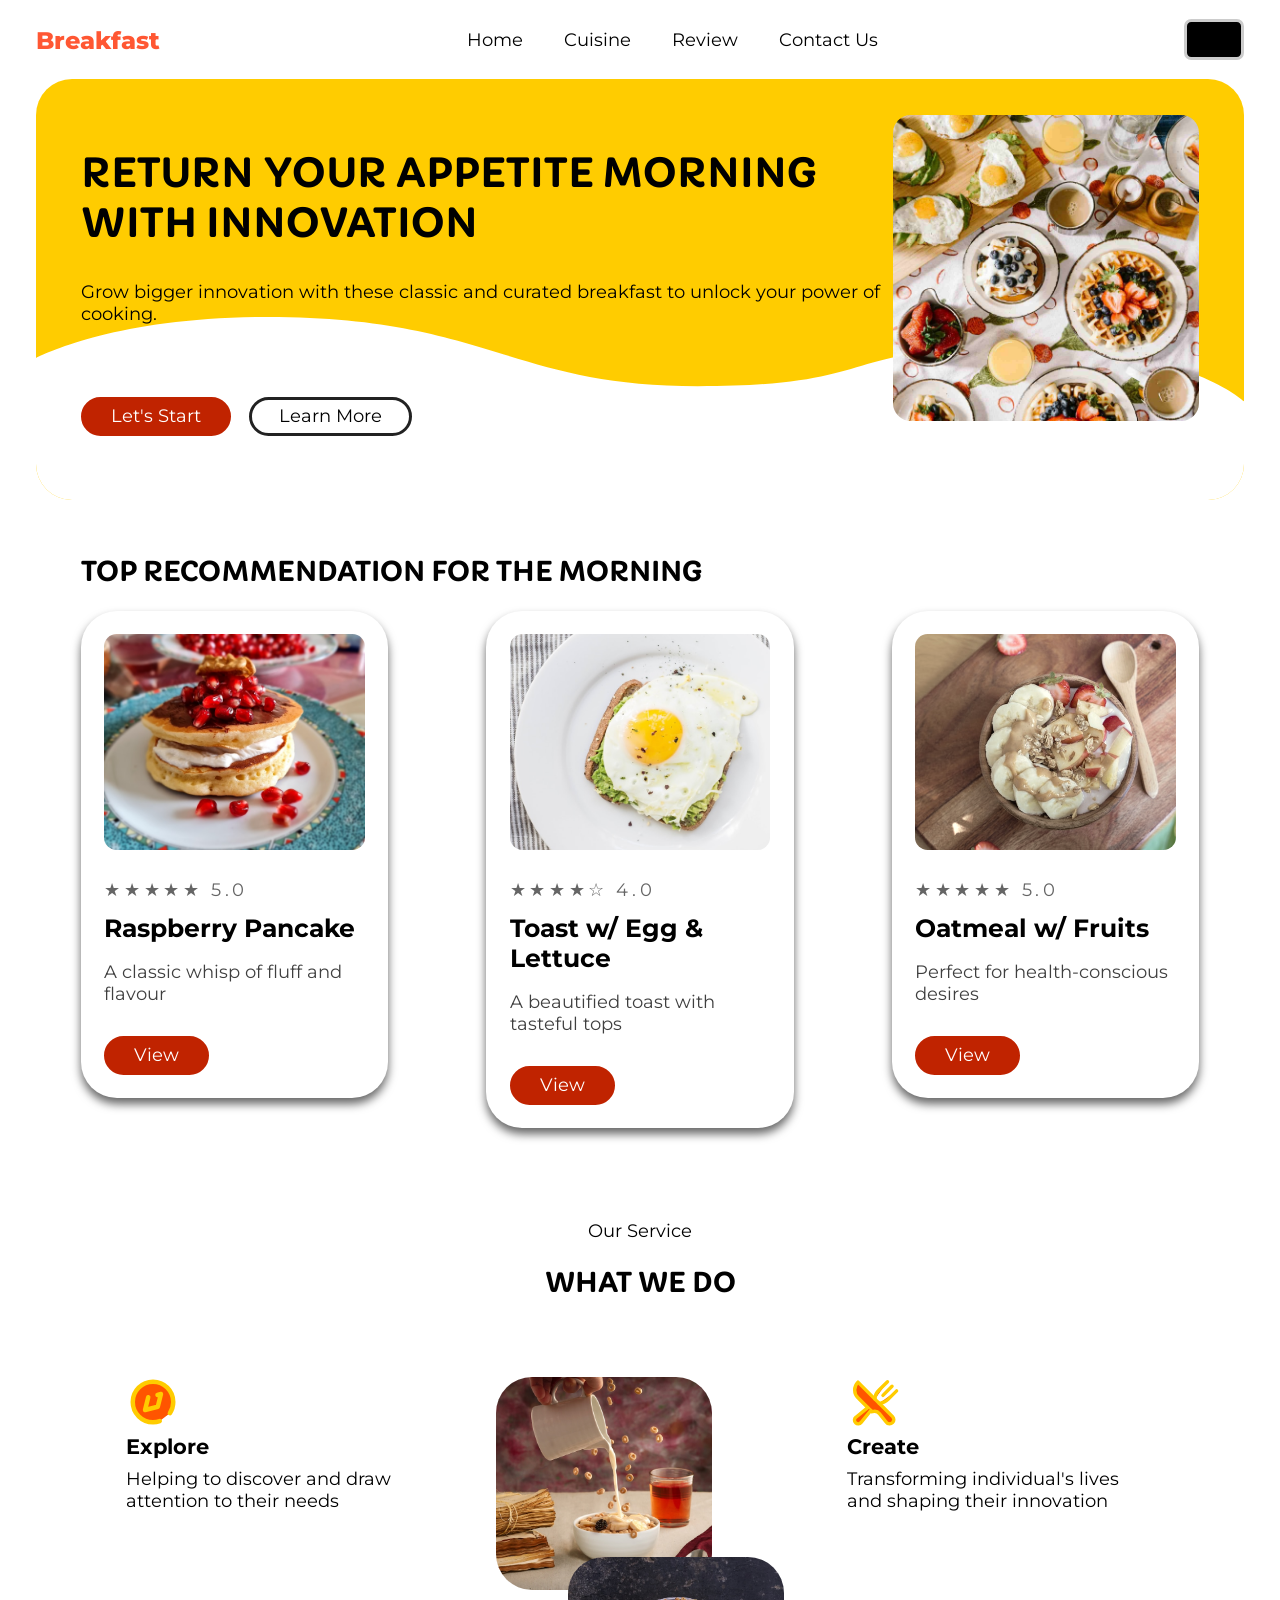
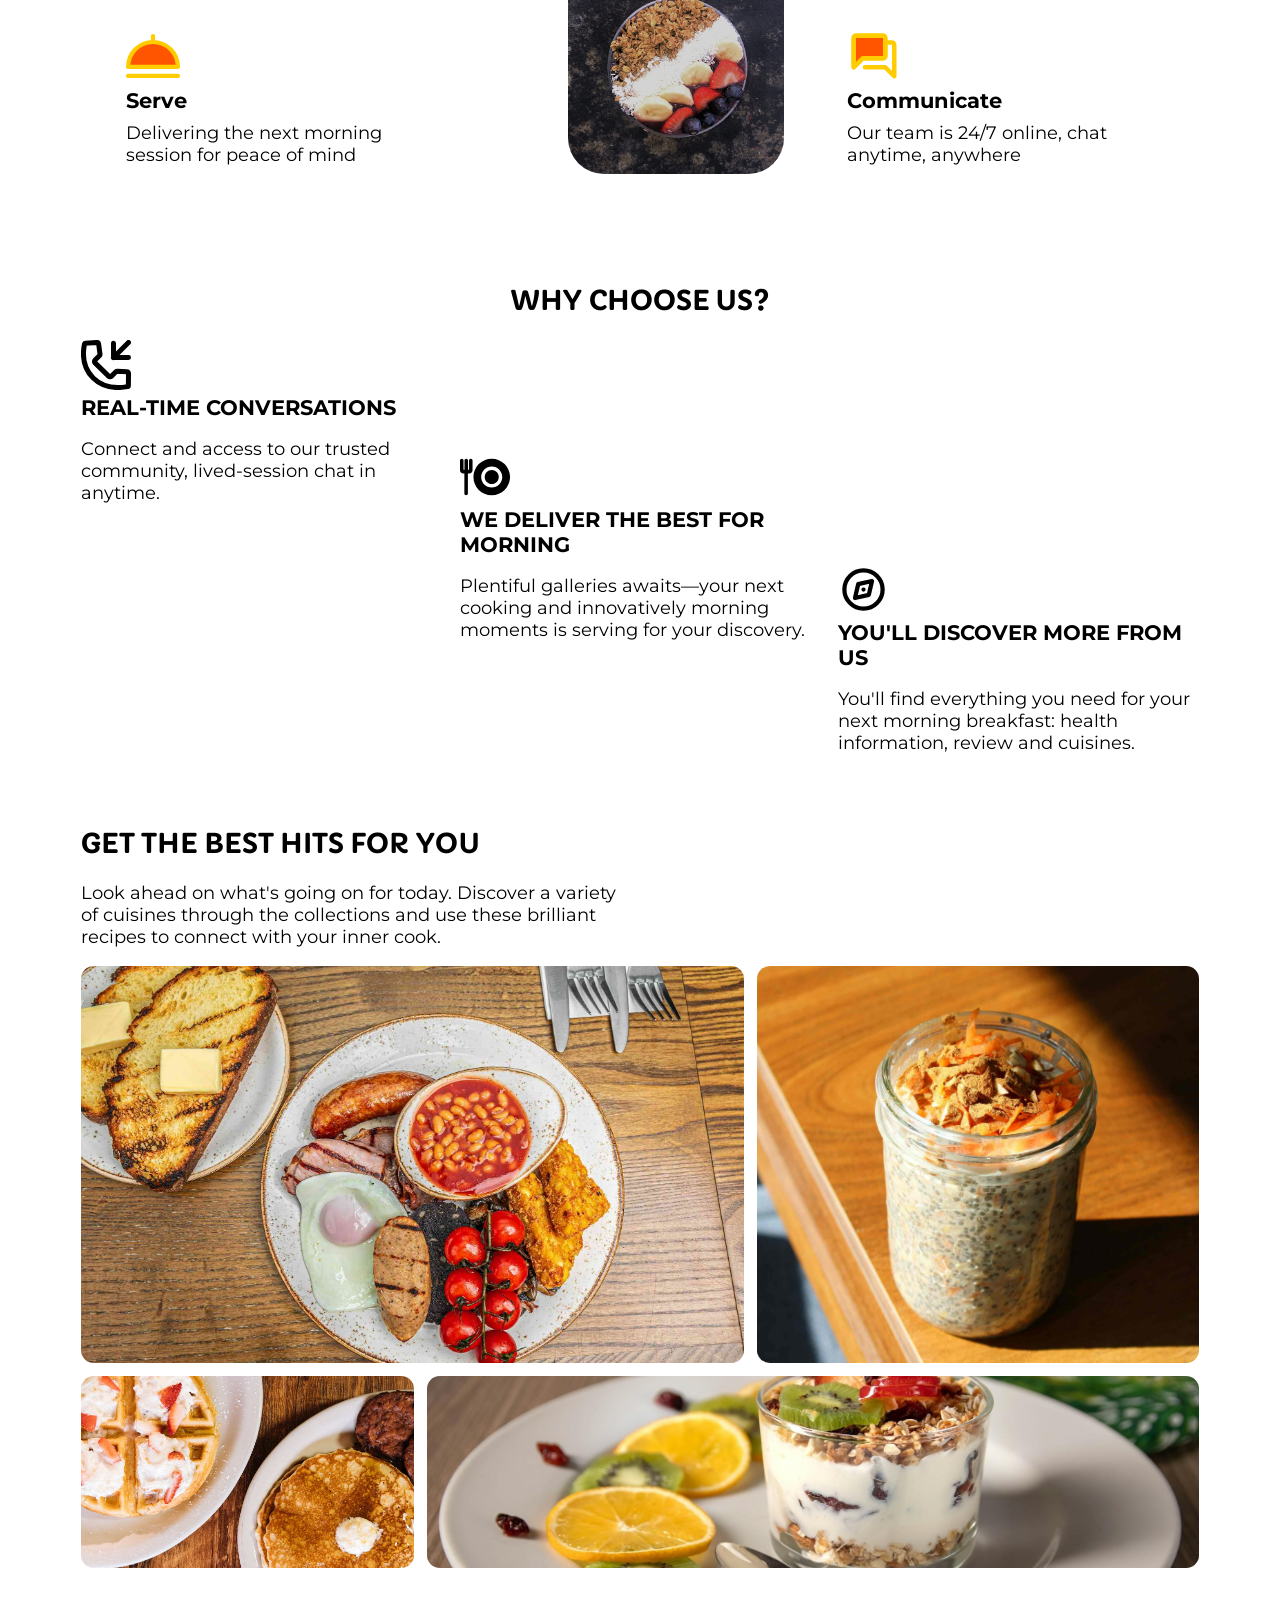
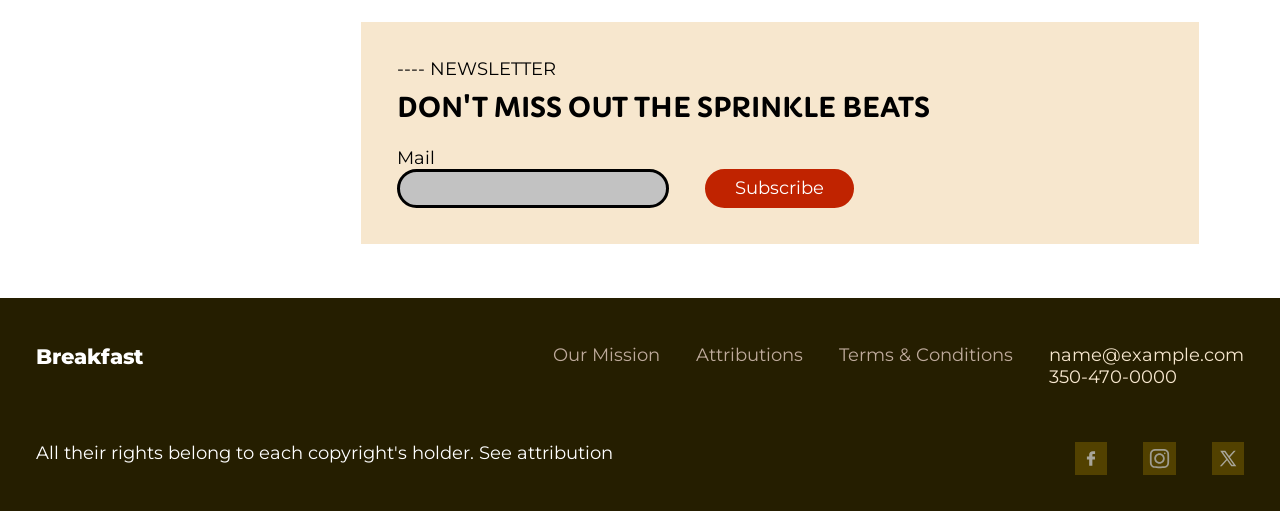
==== commit 3d0406e2: "Modified Label and Links In Correct File Name And Accurate & Workable Link" ====
--- a/index.html
+++ b/index.html
@@ -16,9 +16,9 @@
         <nav class="navigational-links">
             <ul>
                 <li><a id="home" class="nav-link" href="index.html">Home</a></li>
-                <li><a id="home" class="nav-link" href="cuisine.html">Title</a></li>
-                <li><a id="home" class="nav-link" href="review.html">Recipe</a></li>
-                <li><a id="home" class="nav-link" href="page4.html">Contact Us</a></li>
+                <li><a id="home" class="nav-link" href="cuisine.html">Cuisine</a></li>
+                <li><a id="home" class="nav-link" href="review.html">Review</a></li>
+                <li><a id="home" class="nav-link" href="contact.html">Contact Us</a></li>
             </ul>
         </nav>
         <button type="button" id="search"></button>
--- a/style.css
+++ b/style.css
@@ -219,6 +219,11 @@
 }
 
 /* COMMONLY OBSERVED ELEMENTS */
+
+/* paragraph in 7/10 width of parent */
+section.food-cuisine p, p.seventh-sized {
+    width: 70%;
+}
 
 /* text description */
 .text-container {
@@ -558,16 +563,7 @@
     height: clamp(20em, 40vw, 28em);
 }
 
-/* FOOD CUISINES */
-section.food-cuisine p {
-    width: 70%;
-}
-
 /* OUR SERVICE */
-/* section#services {
-
-} */
-
 /* grid styling segment */
 section#services .work-aesthetic {
     display: grid;
@@ -981,7 +977,7 @@
     }
 }
 
-/* Contact Infos: Email, Phone Number, Physical Address */
+/* Contact Info: Email, Phone Number, Physical Address */
 section#form .contact-container .contact-info-side {
     background-color: var(--color-4);
     border-radius: 1em;
@@ -1125,6 +1121,11 @@
 
 /* media queries for device extent less than 920px */
 @media only screen and (max-width: 970px) {
+    /* paragraph in 7/10 width of parent */
+    section.food-cuisine p, p.seventh-sized {
+        width: 70%;
+    }
+
     /* PANEL */
     .pop-box-panel {
         grid-template: 40% 60% / 1fr;
@@ -1177,12 +1178,6 @@
         grid-template-columns: repeat(2, 1fr);
         gap: 2vw;
     }
-
-    /* FOOD CUISINES */
-    section.food-cuisine p {
-        width: auto;
-    }
-
 
     /* OUR SERVICE */
     section#services .work-aesthetic {
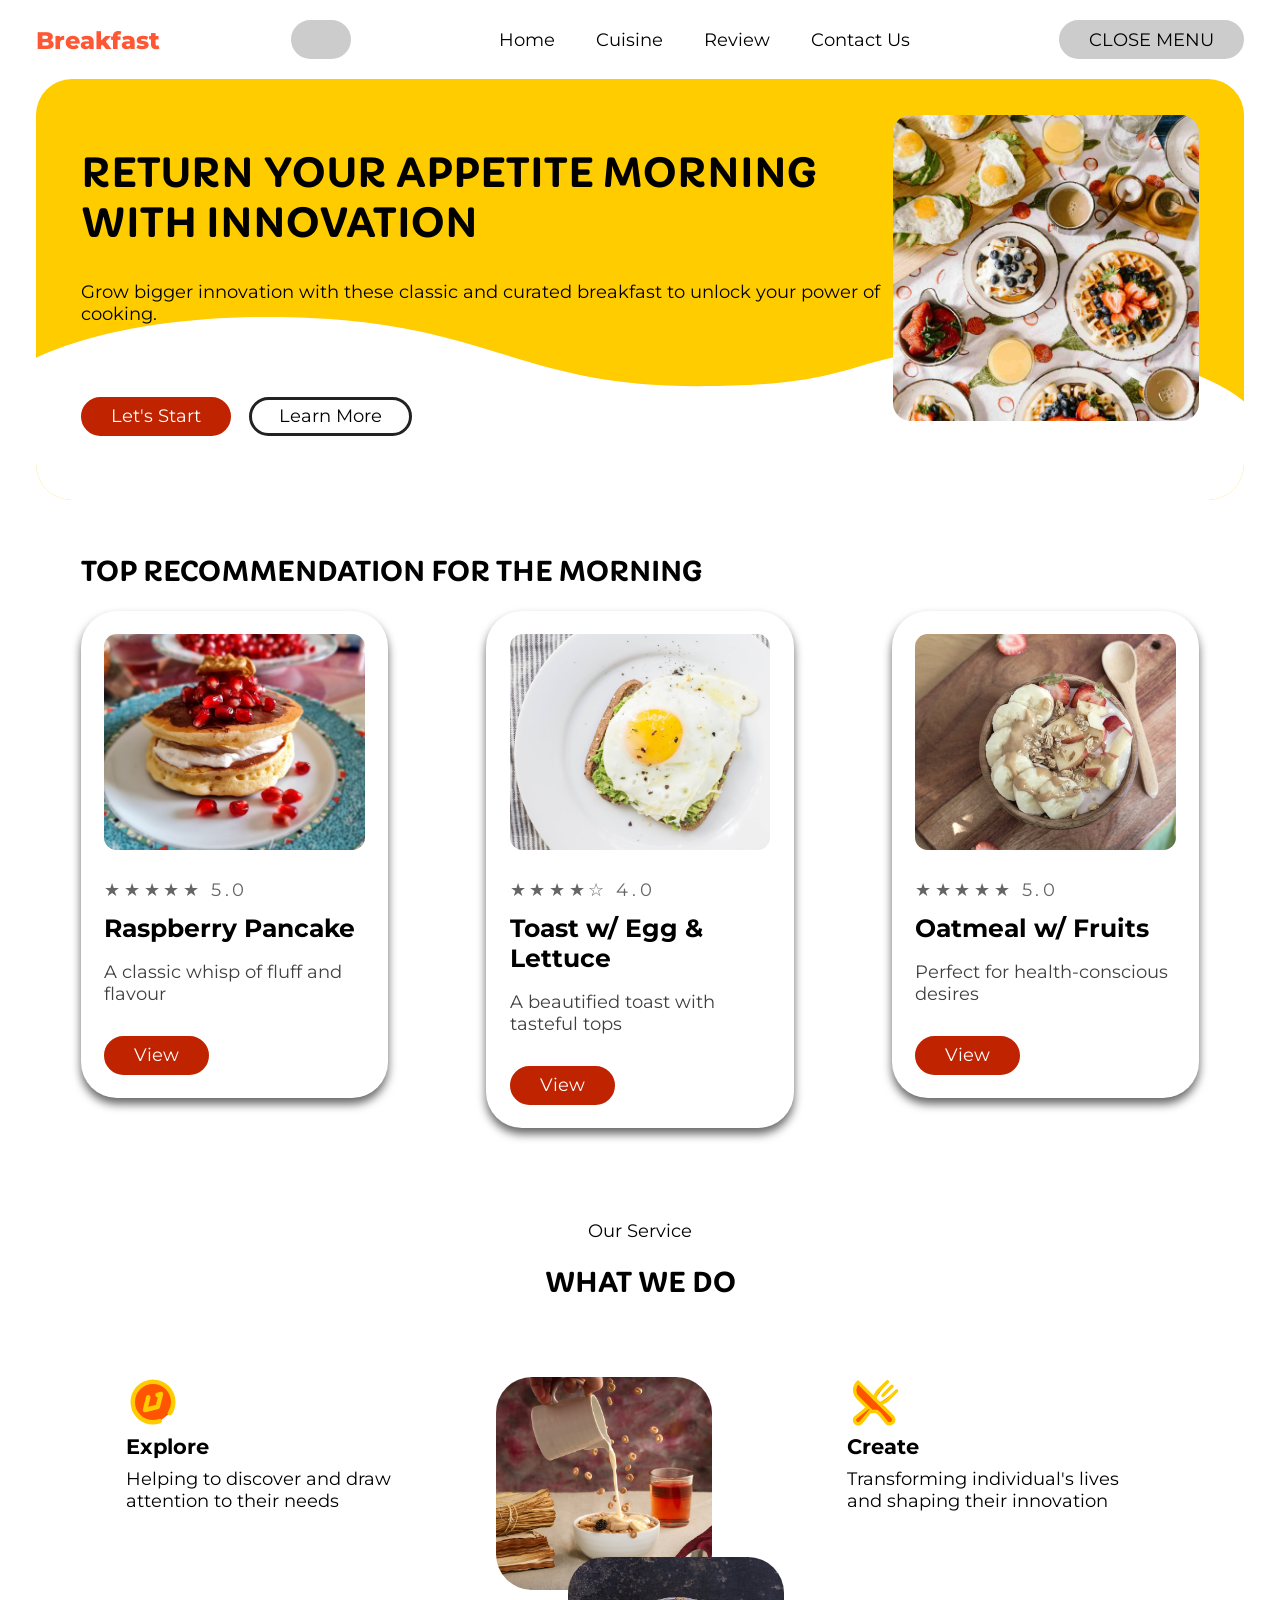
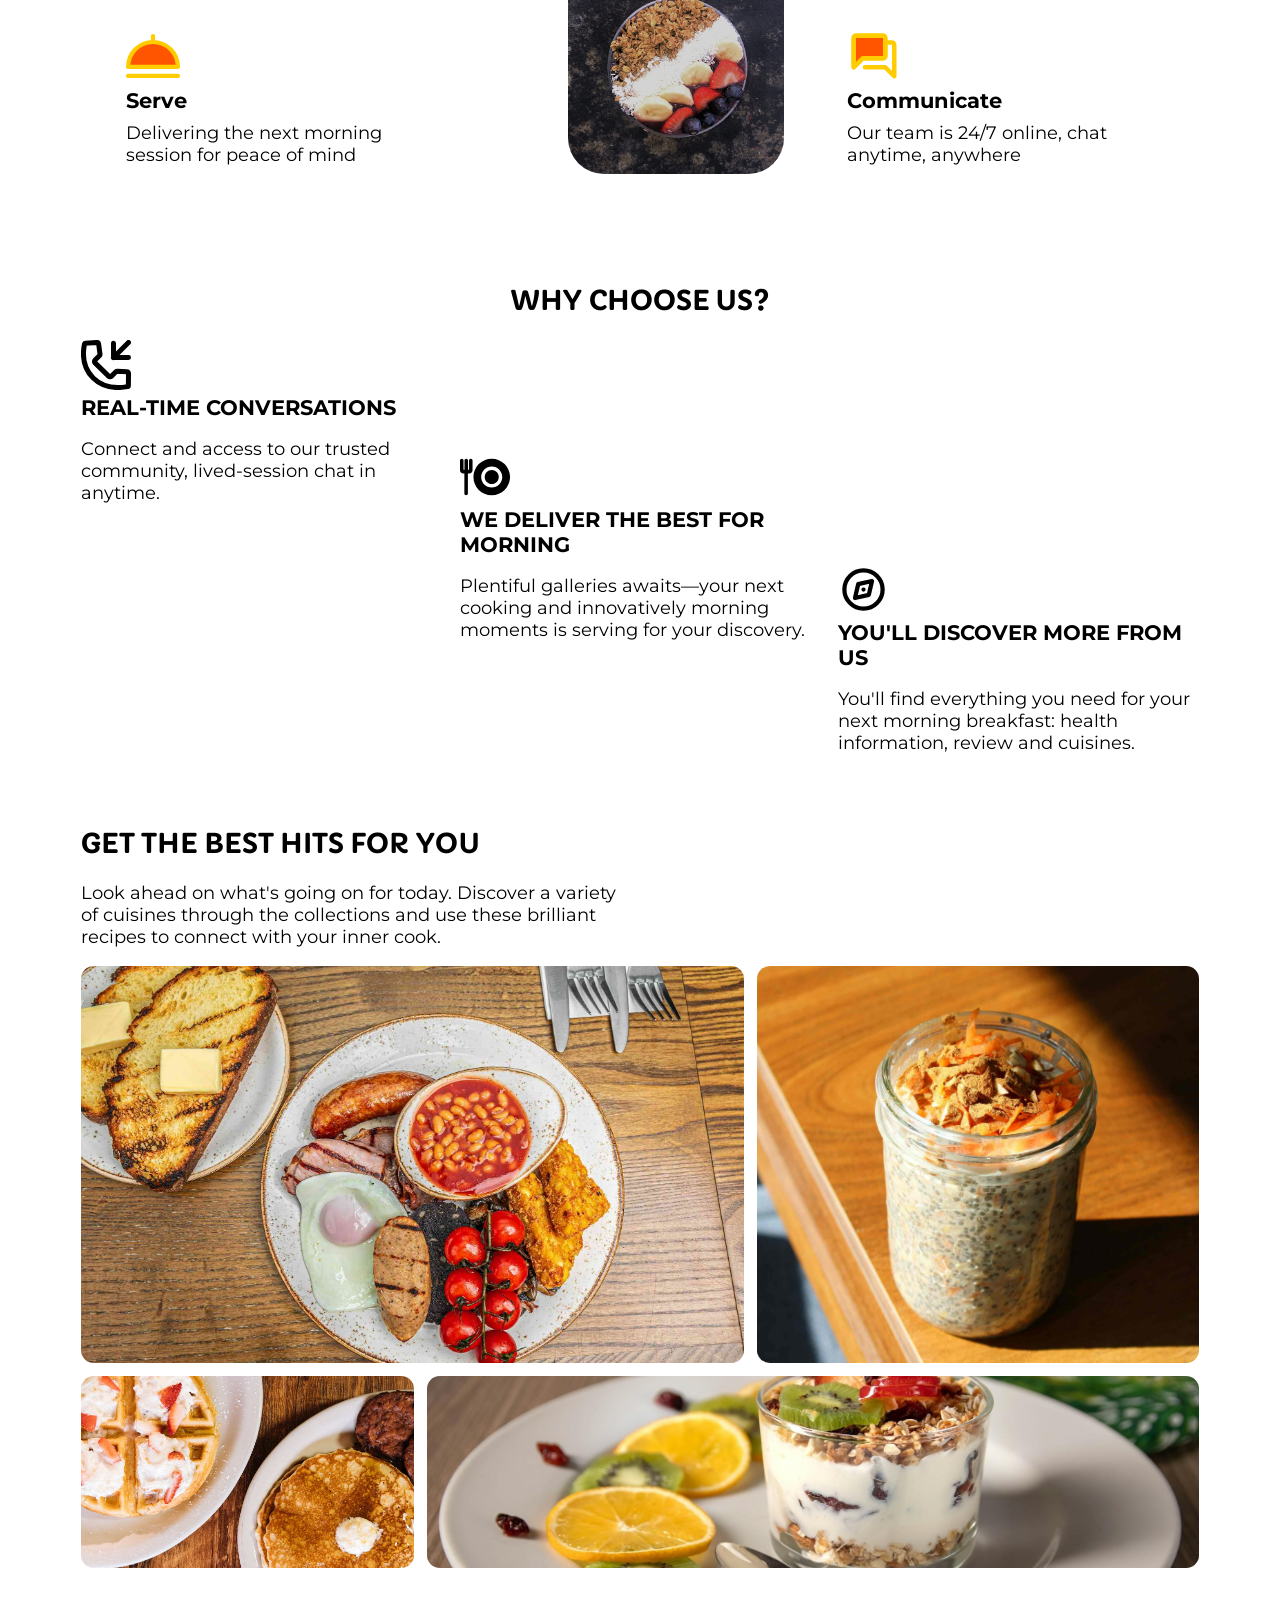
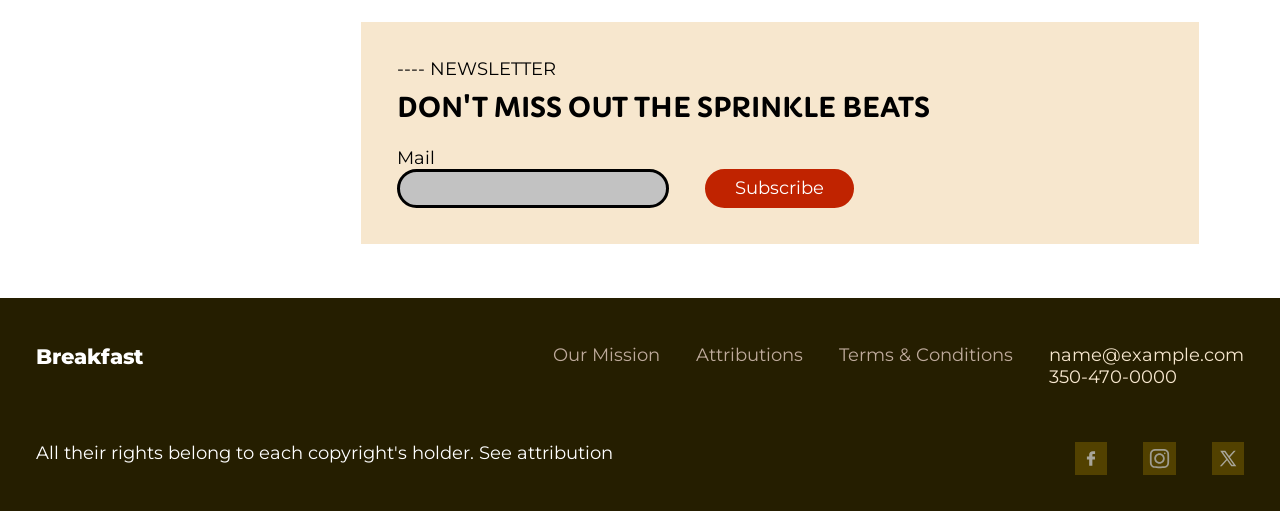
==== commit 2fc3843a: "Implemented Mobile Nav Hamburger Menu Structure by adding buttons" ====
--- a/index.html
+++ b/index.html
@@ -13,6 +13,15 @@
     <header>
         <h1>Breakfast</h1> <!-- clickable title content back into home page -->
         <!-- navigational link at the middle of the <header> via *flex* styling -->
+        <button type="button" id="open-hamburger-menu">
+            <svg fill="#000000" viewBox="0 0 24 24" xmlns="http://www.w3.org/2000/svg">
+                <g id="SVGRepo_bgCarrier" stroke-width="0"></g>
+                <g id="SVGRepo_tracerCarrier" stroke-linecap="round" stroke-linejoin="round"></g>
+                <g id="SVGRepo_iconCarrier">
+                    <path d="M2,4A1,1,0,0,1,3,3H21a1,1,0,0,1,0,2H3A1,1,0,0,1,2,4Zm1,9H21a1,1,0,0,0,0-2H3a1,1,0,0,0,0,2Zm0,8H21a1,1,0,0,0,0-2H3a1,1,0,0,0,0,2Z"></path>
+                </g>
+            </svg>
+        </button>
         <nav class="navigational-links">
             <ul>
                 <li><a id="home" class="nav-link" href="index.html">Home</a></li>
@@ -21,7 +30,7 @@
                 <li><a id="home" class="nav-link" href="contact.html">Contact Us</a></li>
             </ul>
         </nav>
-        <button type="button" id="search"></button>
+        <button type="button" id="close-btn">CLOSE MENU</button>
     </header>
     <!-- main section -->
     <main>
@@ -289,6 +298,8 @@
             </ul>
         </section>
     </footer>
+
+    <script src="script.js"></script>
 </body>
 
 </html>
